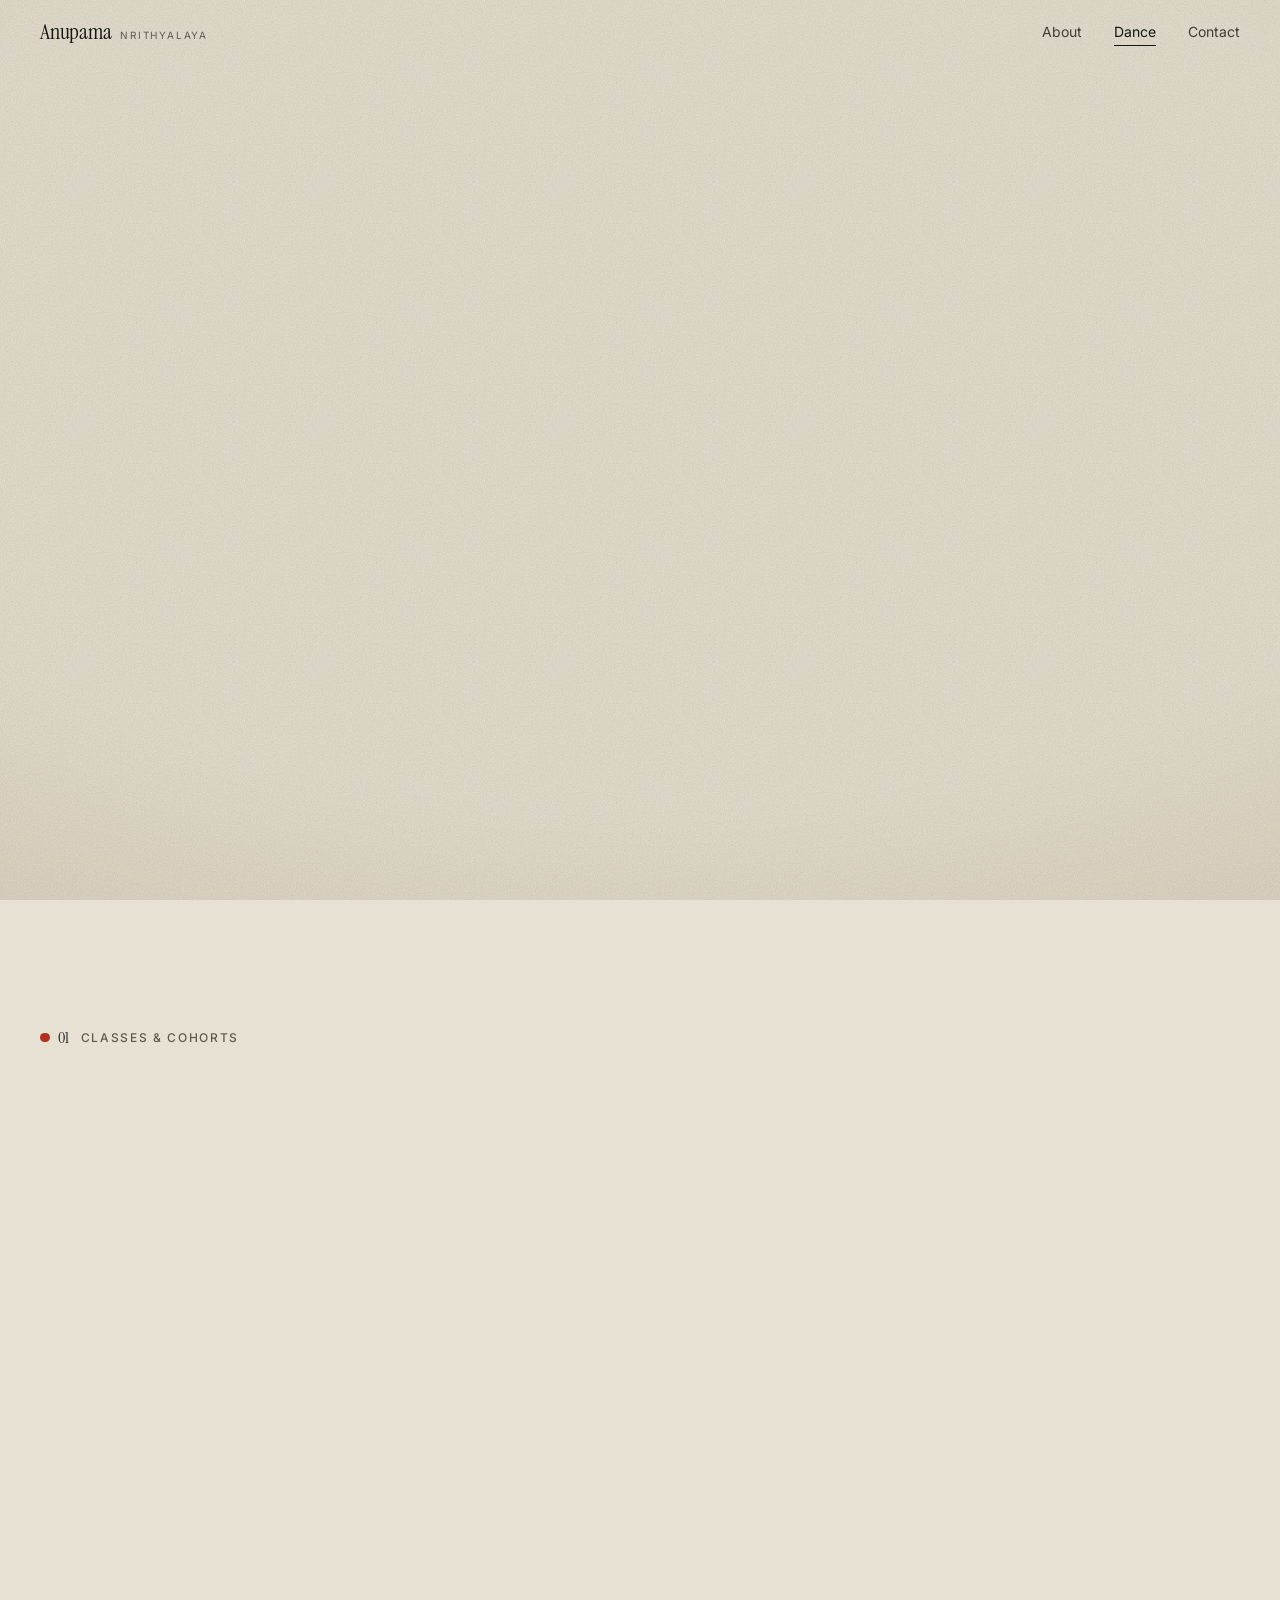
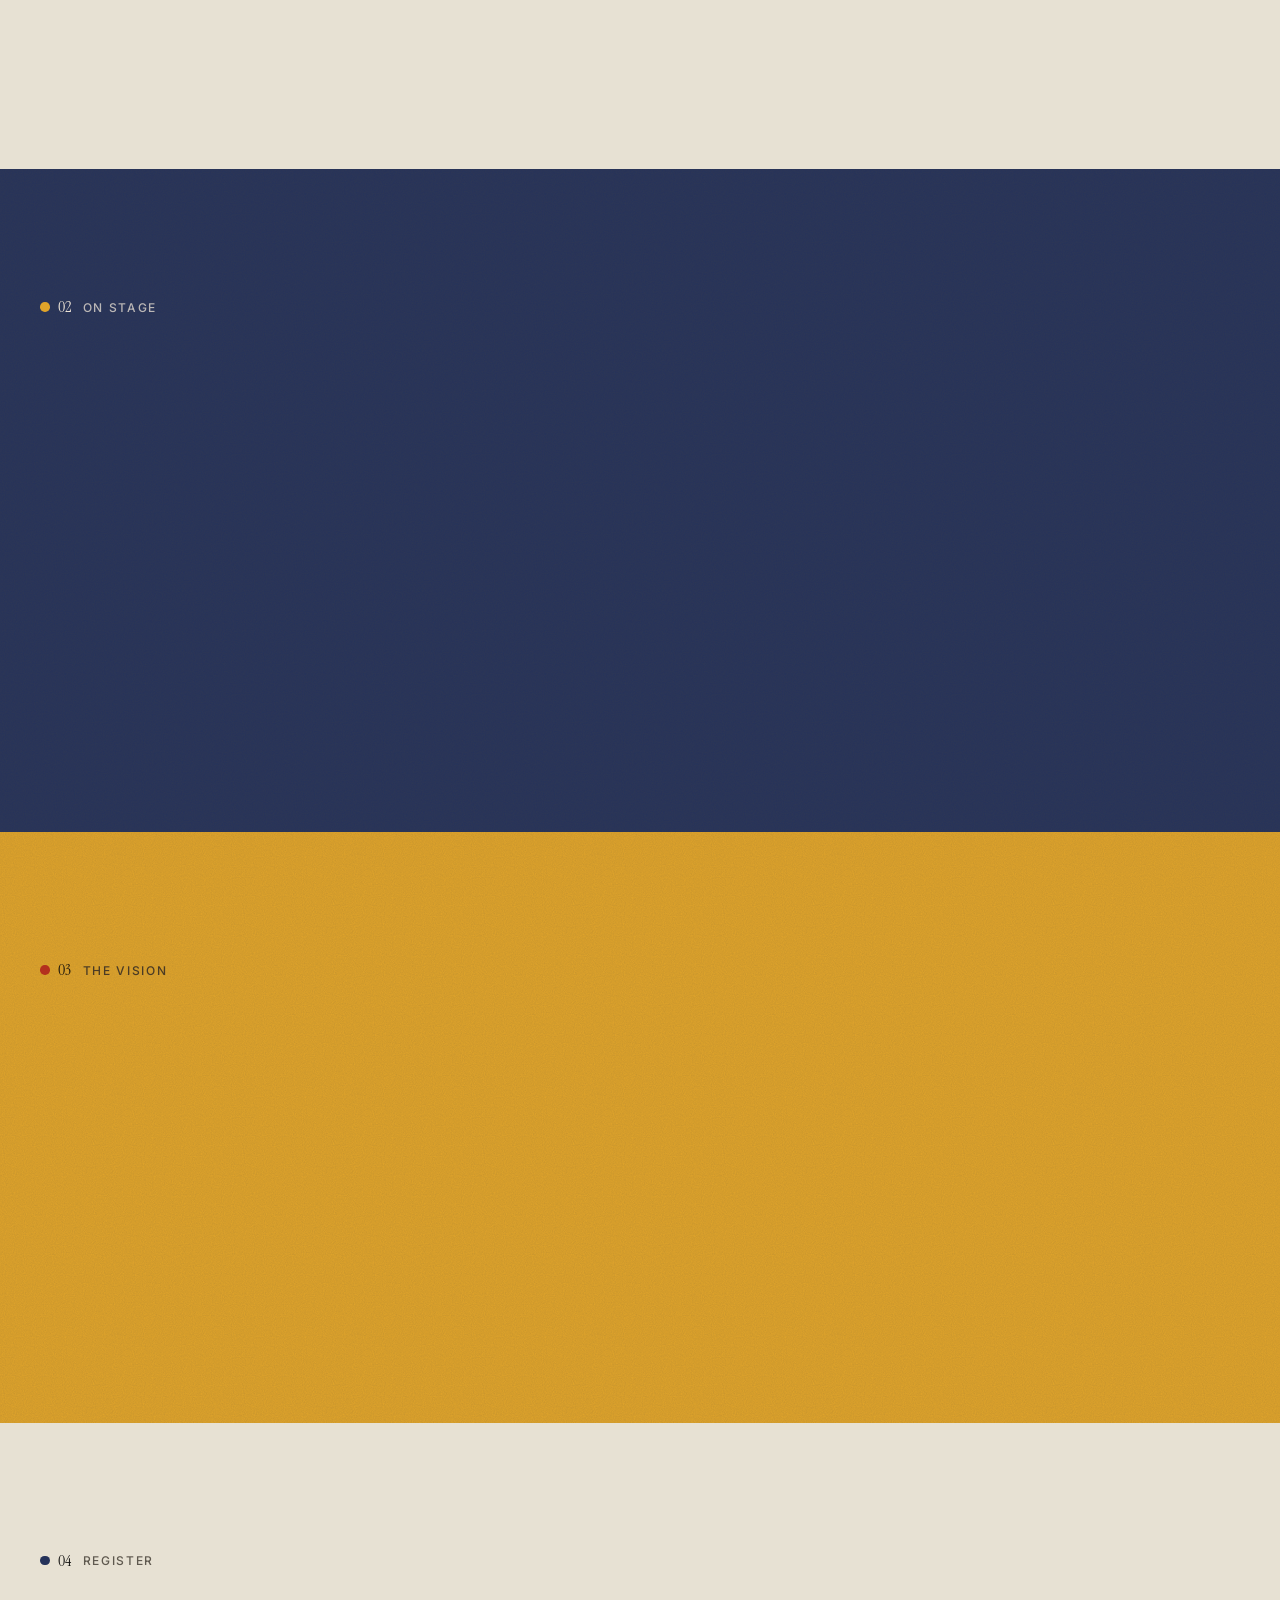
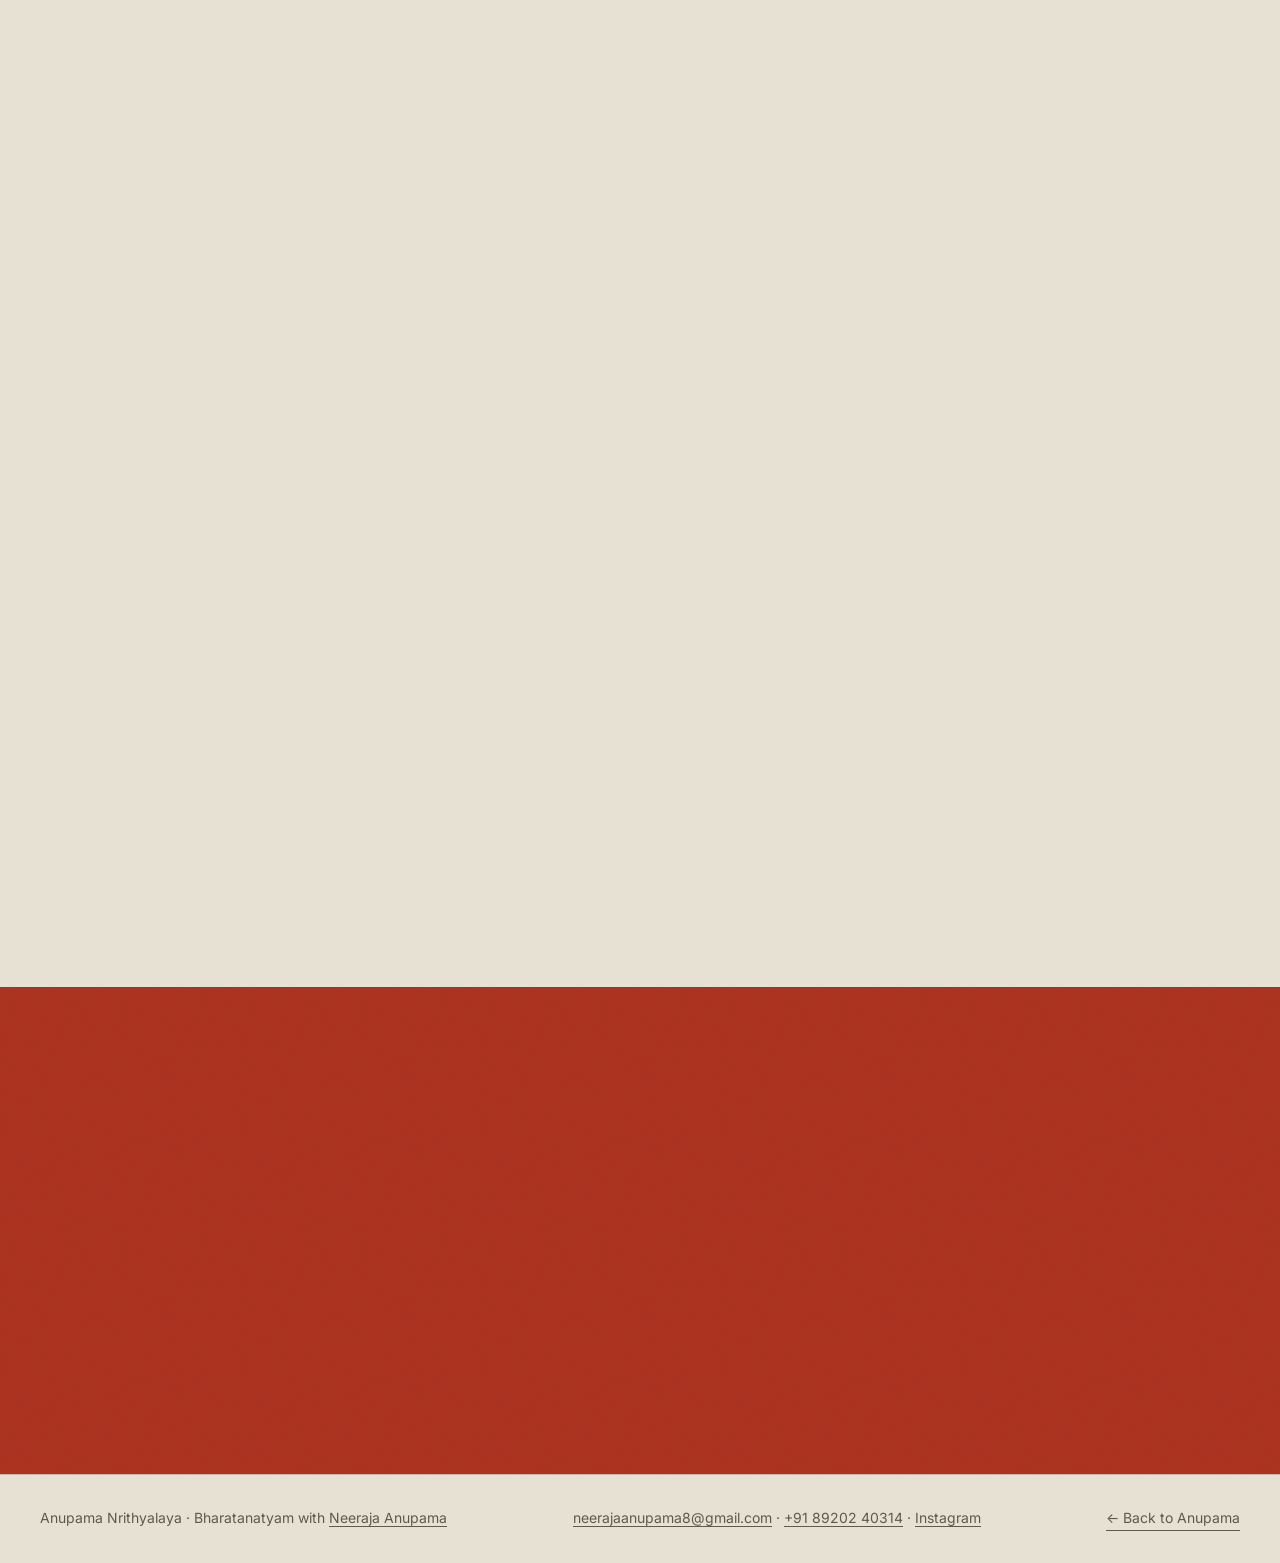
==== dance/index.html @ b3f669c6 "Add Bharatanatyam colour palette: magazine-style colour bands and accents Vermilion, turmeric, peaco" ====
<!DOCTYPE html>
<html lang="en">
<head>
  <meta charset="UTF-8" />
  <meta name="viewport" content="width=device-width, initial-scale=1.0" />
  <title>Anupama Nrithyalaya — Bharatanatyam with Neeraja Anupama</title>
  <meta name="description" content="Anupama Nrithyalaya — small Bharatanatyam classes taught by Neeraja Anupama in Bengaluru. Find your rhythm, discover your expression, and register your interest in a cohort." />
  <meta name="author" content="Neeraja Anupama" />
  <meta name="theme-color" content="#E7E1D3" />
  <meta property="og:title" content="Anupama Nrithyalaya" />
  <meta property="og:description" content="Find your rhythm. Discover your expression. A space to learn, explore, and grow through dance." />
  <meta property="og:type" content="website" />
  <meta property="og:site_name" content="Anupama" />

  <link rel="preconnect" href="https://fonts.googleapis.com">
  <link rel="preconnect" href="https://fonts.gstatic.com" crossorigin>
  <link href="https://fonts.googleapis.com/css2?family=Instrument+Serif:ital@0;1&family=Inter:wght@400;500&display=swap" rel="stylesheet">
  <link rel="stylesheet" href="../assets/css/style.css" />
  <link rel="icon" href="../assets/img/favicon.svg" type="image/svg+xml" />
  <script>document.documentElement.classList.add("js")</script>
</head>
<body>
  <a class="skip" href="#main">Skip to content</a>

  <nav class="nav" id="nav" aria-label="Main">
    <div class="wrap nav-inner">
      <a href="../" class="wordmark" aria-label="Anupama — home">Anupama <small>Nrithyalaya</small></a>
      <div class="nav-links">
        <a href="../#about">About</a>
        <a href="./" aria-current="page">Dance</a>
        <a href="#contact">Contact</a>
      </div>
    </div>
  </nav>

  <main id="main">

    <!-- ============ HERO ============ -->
    <header class="dance-hero" id="top">
      <div class="wrap">
        <h1 class="dance-title">
          <span class="visually-hidden">Anupama Nrithyalaya</span>
          <span aria-hidden="true">
            <span class="l1">Anupama</span>
            <span class="l2"><span class="ch">N</span><span class="ch">r</span><span class="ch">i</span><span class="ch">t</span><span class="ch">h</span><span class="ch">y</span><span class="ch">a</span><span class="ch">l</span><span class="ch">a</span><span class="ch">y</span><span class="ch">a</span></span>
          </span>
        </h1>
        <p class="dance-def label reveal"><span lang="sa">नृत्यालय</span> · nṛtya “dance” + ālaya “home” — <span class="it">a home for dance</span> · Bharatanatyam</p>

        <div class="dance-intro reveal">
          <p class="tag">Find your rhythm.<br /><em>Discover your expression.</em></p>
          <div class="copy">
            <p>A space to learn, explore, and grow through Bharatanatyam.</p>
            <p>Discover our classes and find a cohort that feels right for you.</p>
            <div class="actions">
              <a class="btn btn--solid" href="#classes">Explore classes
                <svg class="arr" viewBox="0 0 24 24" fill="none" stroke="currentColor" stroke-width="1.5" aria-hidden="true"><path d="M12 4v16M6 14l6 6 6-6"/></svg>
              </a>
              <a class="btn" href="#register">Register your interest</a>
            </div>
          </div>
        </div>
      </div>
    </header>

    <!-- ============ CLASSES & COHORTS ============
         Cohorts are managed in assets/js/dance-data.js.
         The markup below is the "opening soon" state shown until a cohort is published. -->
    <section class="section" id="classes" aria-labelledby="classes-title">
      <div class="wrap grid">
        <p class="sec-label label"><span class="num">01</span> Classes &amp; cohorts</p>
        <div class="sec-body">
          <h2 class="display sec-title reveal" id="classes-title">Bharatanatyam, <em>taught with care.</em></h2>
          <p class="prose reveal" style="margin-bottom:var(--s-7)">Anupama Nrithyalaya has recently begun teaching Bharatanatyam in small groups, so every student gets attention and room to find their own way into the form. Current and upcoming cohorts are listed here.</p>

          <ul class="cohorts reveal" id="cohort-list">
            <li class="soon">
              <div>
                <span class="status status--soon">Opening soon</span>
                <h3 style="margin-top:var(--s-4)">The first cohorts are taking shape.</h3>
                <p>Dates, timings and details are being finalised. Register your interest and you’ll hear first when a cohort that suits you opens.</p>
              </div>
              <a class="btn btn--solid" href="#register">Register your interest
                <svg class="arr" viewBox="0 0 24 24" fill="none" stroke="currentColor" stroke-width="1.5" aria-hidden="true"><path d="M4 12h16M14 6l6 6-6 6"/></svg>
              </a>
            </li>
          </ul>
        </div>
      </div>
    </section>

    <!-- ============ ON STAGE ============ -->
    <section class="section band band--indigo" id="stage" aria-labelledby="stage-title">
      <div class="wrap grid">
        <p class="sec-label label"><span class="num">02</span> On stage</p>
        <div class="sec-body">
          <h2 class="display sec-title reveal" id="stage-title">Stories meant to be <em>moved, not written.</em></h2>
          <div class="index reveal">
            <a class="row-link" href="https://www.theticket9.com/event/hridaya-haran-by--neeraja-anupama" target="_blank" rel="noopener"><span><span class="rt">Hridaya Haran</span><span class="rd">Experimental Bharatanatyam — waiting and longing, from a woman’s perspective, for a metaphorical Krishna who promised union. Marghazhi Festival, Bengaluru, December 2025.</span></span><span class="rk">Performance <svg class="arr" viewBox="0 0 24 24" fill="none" stroke="currentColor" stroke-width="1.5" aria-hidden="true"><path d="M7 17L17 7M8 7h9v9"/></svg></span></a>
            <a class="row-link" href="https://www.theticket9.com/event/moham" target="_blank" rel="noopener"><span><span class="rt">Moham</span><span class="rd">Longing, rendered in movement — a performance of feeling and form.</span></span><span class="rk">Performance <svg class="arr" viewBox="0 0 24 24" fill="none" stroke="currentColor" stroke-width="1.5" aria-hidden="true"><path d="M7 17L17 7M8 7h9v9"/></svg></span></a>
          </div>
        </div>
      </div>
    </section>

    <!-- ============ VISION ============ -->
    <section class="section band band--turmeric" id="vision" aria-labelledby="vision-title">
      <div class="wrap grid">
        <p class="sec-label label"><span class="num">03</span> The vision</p>
        <div class="sec-body reveal">
          <h2 class="display vision-quote" id="vision-title">A practice that <span class="it">grows with you.</span></h2>
          <div class="prose vision-copy">
            <p>Anupama Nrithyalaya begins with the simple joy of learning and sharing Bharatanatyam. As the community grows, the vision is to create a welcoming space where more students can learn, practise, and discover their own expression through movement.</p>
          </div>
        </div>
      </div>
    </section>

    <!-- ============ REGISTER ============ -->
    <section class="section" id="register" aria-labelledby="register-title">
      <div class="wrap grid">
        <p class="sec-label label"><span class="num">04</span> Register</p>
        <div class="sec-body">
          <h2 class="display sec-title reveal" id="register-title">Register <em>your interest.</em></h2>
          <p class="prose reveal" style="margin-bottom:var(--s-7)">Tell us a little about the student and the class you’re curious about. This is an enquiry, not a booking — Neeraja will get back to you personally to talk through the right fit.</p>

          <noscript><p class="prose">To enquire, email <a class="link" href="mailto:neerajaanupama8@gmail.com?subject=Anupama%20Dance%20enquiry">neerajaanupama8@gmail.com</a> with the student’s name, age, a contact number, and the class you’re interested in.</p></noscript>

          <form class="form reveal" id="enquiry" novalidate>
            <div class="field">
              <label for="student_name">Student’s name</label>
              <input id="student_name" name="student_name" type="text" autocomplete="name" required aria-describedby="err-student_name" />
              <p class="err" id="err-student_name" aria-live="polite"></p>
            </div>

            <div class="field">
              <label for="age_group">Age group</label>
              <select id="age_group" name="age_group" required aria-describedby="err-age_group">
                <option value="">Choose…</option>
                <option>Under 13</option>
                <option>13–17</option>
                <option>18 and over</option>
              </select>
              <p class="err" id="err-age_group" aria-live="polite"></p>
            </div>

            <div class="field field--full" id="f-guardian" hidden>
              <label for="guardian_name">Parent or guardian’s name</label>
              <input id="guardian_name" name="guardian_name" type="text" aria-describedby="hint-guardian err-guardian_name" />
              <p class="hint" id="hint-guardian">For students under 18, we’ll speak with a parent or guardian.</p>
              <p class="err" id="err-guardian_name" aria-live="polite"></p>
            </div>

            <div class="field">
              <label for="phone">Contact number</label>
              <input id="phone" name="phone" type="tel" autocomplete="tel" inputmode="tel" required aria-describedby="err-phone" />
              <p class="err" id="err-phone" aria-live="polite"></p>
            </div>

            <div class="field">
              <label for="email">Email <span class="opt">(optional)</span></label>
              <input id="email" name="email" type="email" autocomplete="email" aria-describedby="err-email" />
              <p class="err" id="err-email" aria-live="polite"></p>
            </div>

            <div class="field field--full">
              <label for="cohort">Preferred class or cohort</label>
              <select id="cohort" name="cohort" required aria-describedby="err-cohort">
                <option value="">Choose…</option>
                <option value="not-sure" data-after-cohorts>Not sure yet — help me choose</option>
                <option value="future">Keep me posted about upcoming cohorts</option>
              </select>
              <p class="err" id="err-cohort" aria-live="polite"></p>
            </div>

            <div class="field field--full">
              <label for="experience">Previous dance experience <span class="opt">(optional)</span></label>
              <select id="experience" name="experience">
                <option value="">Choose…</option>
                <option>None — completely new</option>
                <option>A little</option>
                <option>Some formal training</option>
                <option>Experienced</option>
              </select>
            </div>

            <div class="field field--full">
              <label for="message">Anything else? <span class="opt">(optional)</span></label>
              <textarea id="message" name="message" rows="3" maxlength="1500"></textarea>
            </div>

            <div class="hp" aria-hidden="true">
              <label for="_gotcha">Leave this empty</label>
              <input id="_gotcha" name="_gotcha" type="text" tabindex="-1" autocomplete="off" />
            </div>

            <div class="field field--full">
              <label class="check">
                <input type="checkbox" name="consent" value="yes" required aria-describedby="err-consent" />
                <span>I agree to be contacted about this enquiry. These details are used only to reply and are never shared.</span>
              </label>
              <p class="err" id="err-consent" aria-live="polite"></p>
            </div>

            <p class="form-status" id="form-status" role="status" aria-live="polite"></p>

            <div class="form-foot">
              <button class="btn btn--solid" type="submit">
                <span class="lbl">Send enquiry</span>
                <span class="spinner" aria-hidden="true"></span>
              </button>
              <p class="small" id="form-mode-note">No payment is taken and no seat is confirmed until we’ve spoken.</p>
            </div>
          </form>

          <div class="thanks" id="thanks" tabindex="-1" hidden>
            <span class="status status--open">Enquiry received</span>
            <h3 style="margin-top:var(--s-4)">Thank you — we’ve got it.</h3>
            <p>Your enquiry has reached Anupama Nrithyalaya. Neeraja will follow up personally on the number or email you shared. No payment is needed and no seat is confirmed until you’ve spoken.</p>
          </div>
        </div>
      </div>
    </section>

    <!-- ============ CLOSING ============ -->
    <section class="section band band--vermilion closing" aria-labelledby="closing-title">
      <div class="wrap reveal">
        <h2 class="display" id="closing-title">Ready to <em>begin?</em></h2>
        <p>Explore the current cohorts or get in touch to find the right class.</p>
        <div class="actions">
          <a class="btn btn--solid" href="#classes">Find your cohort
            <svg class="arr" viewBox="0 0 24 24" fill="none" stroke="currentColor" stroke-width="1.5" aria-hidden="true"><path d="M4 12h16M14 6l6 6-6 6"/></svg>
          </a>
        </div>
      </div>
    </section>
  </main>

  <footer class="footer" id="contact">
    <div class="wrap">
      <span>Anupama Nrithyalaya · Bharatanatyam with <a class="link" href="../">Neeraja Anupama</a></span>
      <span>
        <a class="link" href="mailto:neerajaanupama8@gmail.com">neerajaanupama8@gmail.com</a> ·
        <a class="link" href="tel:+918920240314">+91 89202 40314</a> ·
        <a class="link" href="https://www.instagram.com/neeraja_anupama/" target="_blank" rel="noopener">Instagram</a>
      </span>
      <a class="link" href="../">← Back to Anupama</a>
    </div>
  </footer>

  <script src="../assets/js/script.js"></script>
  <script src="../assets/js/dance-data.js"></script>
  <script src="../assets/js/dance.js"></script>
</body>
</html>
---- assets/css/style.css ----
/* ============================================================
   Anupama — shared design system
   Used by the personal site (/) and Anupama Dance (/dance/).
   Colours, type and spacing are defined once here in :root.
   ============================================================ */

:root {
  /* Colour — aged newsprint, printer's ink, one vermilion accent */
  --paper:   #E7E1D3;
  --paper-2: #DAD2C0;
  --ink:     #161513;
  --ink-2:   #403C35;
  --ink-3:   #5F594F;
  --line:    rgba(22, 21, 19, .18);
  --line-2:  rgba(22, 21, 19, .36);
  --accent:  #A02A1E;          /* vermilion — marks & states */

  /* Flavours — a Bharatanatyam palette for colour bands & details */
  --vermilion: #B3301E;        /* kumkum */
  --turmeric:  #E0A42A;        /* haldi */
  --peacock:   #1E5A55;        /* temple-silk green */
  --indigo:    #25325A;
  --light:     #F4EADB;        /* text on dark bands */
  --grain: url("data:image/svg+xml,%3Csvg xmlns='http://www.w3.org/2000/svg' width='240' height='240'%3E%3Cfilter id='n'%3E%3CfeTurbulence type='fractalNoise' baseFrequency='.9' numOctaves='3' stitchTiles='stitch'/%3E%3CfeColorMatrix values='0 0 0 0 .09 0 0 0 0 .07 0 0 0 0 .04 0 0 0 .6 0'/%3E%3C/filter%3E%3Crect width='100%25' height='100%25' filter='url(%23n)' opacity='.28'/%3E%3C/svg%3E");
  --ok:      #3F5E45;
  --err:     #9B2F22;

  /* Type */
  --serif: "Instrument Serif", "Iowan Old Style", "Palatino Linotype", Georgia, serif;
  --sans:  "Inter", ui-sans-serif, system-ui, -apple-system, "Segoe UI", sans-serif;

  --t-xs:   .75rem;
  --t-sm:   .875rem;
  --t-base: 1rem;
  --t-md:   clamp(1.125rem, 1rem + .4vw, 1.3rem);
  --t-lg:   clamp(1.5rem, 1.2rem + 1.2vw, 2.25rem);
  --t-xl:   clamp(2.25rem, 1.6rem + 3vw, 4.5rem);
  --t-2xl:  clamp(3rem, 2rem + 6vw, 7.5rem);

  /* Space — one scale, used everywhere */
  --s-1: .25rem;  --s-2: .5rem;  --s-3: .75rem; --s-4: 1rem;
  --s-5: 1.5rem;  --s-6: 2rem;   --s-7: 3rem;   --s-8: 4.5rem;
  --s-9: clamp(4.5rem, 3rem + 6vw, 9rem);

  --gutter: clamp(1rem, .5rem + 2.5vw, 2.5rem);
  --max: 1320px;
  --measure: 36rem;

  /* Motion — one easing, three durations */
  --ease: cubic-bezier(.2, .7, .1, 1);
  --d-1: 180ms;
  --d-2: 420ms;
  --d-3: 900ms;
}

/* ---------- Reset ---------- */
*, *::before, *::after { box-sizing: border-box; }
html { -webkit-text-size-adjust: 100%; scroll-padding-top: 5rem; }
body {
  margin: 0;
  background: var(--paper);
  color: var(--ink);
  font-family: var(--sans);
  font-size: var(--t-base);
  line-height: 1.6;
  -webkit-font-smoothing: antialiased;
  text-rendering: optimizeLegibility;
  overflow-x: clip;
  position: relative;
  z-index: 0;
}
/* Newsprint: fine paper grain + faint age at the edges. Sits under all content. */
body::before {
  content: "";
  position: fixed; inset: 0; z-index: -1;
  pointer-events: none;
  background:
    radial-gradient(ellipse 120% 90% at 50% 40%, transparent 55%, rgba(110, 84, 40, .14) 100%),
    var(--grain);
}
img { display: block; max-width: 100%; height: auto; }
a { color: inherit; text-decoration: none; }
button, input, select, textarea { font: inherit; color: inherit; }
h1, h2, h3, h4, p, ul, ol, dl, dd, figure, blockquote { margin: 0; }
ul, ol { padding: 0; list-style: none; }
::selection { background: var(--ink); color: var(--paper); }

:focus-visible {
  outline: 2px solid var(--accent);
  outline-offset: 3px;
  border-radius: 2px;
}

.visually-hidden {
  position: absolute !important;
  width: 1px; height: 1px;
  padding: 0; margin: -1px;
  overflow: hidden; clip: rect(0 0 0 0);
  white-space: nowrap; border: 0;
}
.skip {
  position: absolute; left: var(--gutter); top: -3rem; z-index: 100;
  background: var(--ink); color: var(--paper);
  padding: var(--s-2) var(--s-4); font-size: var(--t-sm);
}
.skip:focus { top: var(--s-3); }

.wrap {
  width: 100%;
  max-width: var(--max);
  margin-inline: auto;
  padding-inline: var(--gutter);
}

/* ---------- Type primitives ---------- */
.label {
  font-family: var(--sans);
  font-size: var(--t-xs);
  font-weight: 500;
  letter-spacing: .14em;
  text-transform: uppercase;
  color: var(--ink-3);
}
.display {
  font-family: var(--serif);
  font-weight: 400;
  line-height: 1;
  letter-spacing: -.015em;
}
.lead {
  font-family: var(--serif);
  font-size: var(--t-lg);
  line-height: 1.25;
  letter-spacing: -.005em;
}
.prose { max-width: var(--measure); color: var(--ink-2); }
.prose p + p { margin-top: var(--s-4); }
.prose strong { color: var(--ink); font-weight: 500; }
em, .it { font-family: var(--serif); font-style: italic; font-size: 1.08em; }

/* ---------- Links & buttons ---------- */
.link {
  background-image: linear-gradient(currentColor, currentColor);
  background-size: 100% 1px;
  background-position: 0 100%;
  background-repeat: no-repeat;
  transition: background-size var(--d-2) var(--ease);
  padding-bottom: 1px;
}
.link:hover { background-size: 0 1px; background-position: 100% 100%; }

.btn {
  display: inline-flex; align-items: center; gap: var(--s-3);
  min-height: 3rem;
  padding: 0 var(--s-5);
  border: 1px solid var(--ink);
  border-radius: 999px;
  font-size: var(--t-sm);
  font-weight: 500;
  letter-spacing: .01em;
  white-space: nowrap;
  background: transparent;
  cursor: pointer;
  transition: background-color var(--d-1) var(--ease), color var(--d-1) var(--ease), border-color var(--d-1) var(--ease);
}
.btn:hover { background: var(--ink); color: var(--paper); }
.btn--solid { background: var(--ink); color: var(--paper); }
.btn--solid:hover { background: var(--accent); border-color: var(--accent); }
.btn[disabled], .btn[aria-disabled="true"] { opacity: .5; cursor: progress; }
.btn .arr { transition: transform var(--d-2) var(--ease); }
.btn:hover .arr, .row-link:hover .arr { transform: translateX(4px); }
.arr { width: 1em; height: 1em; flex: none; }

/* ---------- Navigation ---------- */
.nav {
  position: fixed; inset: 0 0 auto 0; z-index: 50;
  transition: background-color var(--d-2) var(--ease), border-color var(--d-2) var(--ease);
  border-bottom: 1px solid transparent;
}
.nav.is-scrolled {
  background: color-mix(in srgb, var(--paper) 92%, transparent);
  border-bottom-color: var(--line);
  -webkit-backdrop-filter: saturate(1.2) blur(10px);
  backdrop-filter: saturate(1.2) blur(10px);
}
.nav-inner {
  display: flex; align-items: center; justify-content: space-between; gap: var(--s-4);
  height: 4rem;
}
.wordmark {
  font-family: var(--serif);
  font-size: 1.375rem;
  line-height: 1;
  letter-spacing: -.01em;
  display: inline-flex; align-items: baseline; gap: .4em;
}
.wordmark small {
  font-family: var(--sans);
  font-size: .625rem;
  letter-spacing: .18em;
  text-transform: uppercase;
  color: var(--ink-3);
}
.nav-links { display: flex; gap: clamp(.9rem, .4rem + 2vw, 2.25rem); }
.nav-links a {
  position: relative;
  font-size: var(--t-sm);
  padding: var(--s-3) 0;
  color: var(--ink-2);
  transition: color var(--d-1) var(--ease);
}
.nav-links a::after {
  content: ""; position: absolute; left: 0; right: 0; bottom: .55rem;
  height: 1px; background: currentColor;
  transform: scaleX(0); transform-origin: right;
  transition: transform var(--d-2) var(--ease);
}
.nav-links a:hover, .nav-links a[aria-current] { color: var(--ink); }
.nav-links a:hover::after, .nav-links a[aria-current]::after { transform: scaleX(1); transform-origin: left; }

/* ---------- Sections ---------- */
.section { padding-block: var(--s-9); }
.section + .section { border-top: 1px solid var(--line); }
.grid {
  display: grid;
  grid-template-columns: repeat(12, minmax(0, 1fr));
  column-gap: var(--gutter);
  row-gap: var(--s-6);
}
.sec-label { grid-column: 1 / span 3; display: flex; gap: var(--s-3); align-items: baseline; }
.sec-label .num { font-family: var(--serif); font-size: 1rem; color: var(--ink); letter-spacing: 0; text-transform: none; }
.sec-body { grid-column: 4 / -1; }
.sec-title { font-size: var(--t-xl); margin-bottom: var(--s-6); max-width: 18ch; }
.sec-title em { font-size: 1em; }

@media (max-width: 860px) {
  .sec-label, .sec-body { grid-column: 1 / -1; }
}

/* ---------- Reveal on scroll (only once JS has run) ---------- */
.js .reveal {
  opacity: 0;
  transform: translateY(18px);
  transition: opacity var(--d-3) var(--ease), transform var(--d-3) var(--ease);
}
.js .reveal.in { opacity: 1; transform: none; }

/* ============================================================
   HOME — Hero: "Anupama, defined"
   ============================================================ */
.hero {
  min-height: 100svh;
  display: flex; flex-direction: column;
  padding-top: 5.5rem;
  padding-bottom: var(--s-6);
}
.hero .wrap { flex: 1; display: flex; flex-direction: column; }
.hero-top {
  display: flex; justify-content: space-between; gap: var(--s-4);
  padding-bottom: var(--s-4);
  border-bottom: 3px double var(--ink);   /* newspaper masthead rule */
}
.hero-stage { flex: 1; display: flex; flex-direction: column; justify-content: center; padding-block: var(--s-7); }

.name {
  font-family: var(--serif);
  font-weight: 400;
  font-size: clamp(4.5rem, 25.5vw, 25rem);
  line-height: .82;
  letter-spacing: -.035em;
  margin-left: -.04em;
  white-space: nowrap;
  cursor: default;
  -webkit-tap-highlight-color: transparent;
  user-select: none;
  transition: letter-spacing var(--d-3) var(--ease);
}
.name .ch {
  display: inline-block;
  transition: transform var(--d-3) var(--ease);
}
/* Mask so letters rise from a baseline during the reveal */
.name .mask { display: inline-block; overflow: hidden; padding: .06em .02em .12em; margin: -.06em -.02em -.12em; vertical-align: top; }

/* Interaction — the name loosens and finds its own form */
.name.is-shifted { letter-spacing: .015em; }
.name.is-shifted .ch:nth-child(even) .g { font-style: italic; }
.name.is-shifted .ch:nth-child(odd)  { transform: translateY(-.03em); }
.name.is-shifted .ch:nth-child(even) { transform: translateY(.03em); }

.def {
  display: grid;
  grid-template-columns: repeat(12, minmax(0, 1fr));
  column-gap: var(--gutter);
  row-gap: var(--s-5);
  margin-top: var(--s-7);
  align-items: end;
}
.def-pron { grid-column: 1 / span 4; color: var(--ink-2); font-size: var(--t-sm); line-height: 1.7; }
.def-pron .ipa { font-family: var(--serif); font-size: 1.25rem; color: var(--ink); letter-spacing: .02em; }
.def-pron .dev { font-family: var(--serif); }
.def-sense { grid-column: 5 / span 5; }
.def-sense .n { font-family: var(--serif); font-size: 1rem; color: var(--ink-3); margin-right: .5rem; vertical-align: .9em; }
.def-word {
  font-family: var(--serif);
  font-style: italic;
  font-size: clamp(2.5rem, 1.6rem + 4vw, 5.5rem);
  line-height: 1;
  letter-spacing: -.01em;
  color: var(--accent);
}
.def-gloss { margin-top: var(--s-3); color: var(--ink-2); max-width: 30ch; }
.def-tag { grid-column: 10 / -1; font-family: var(--serif); font-size: var(--t-md); line-height: 1.35; text-align: right; }

.hero-foot { display: flex; justify-content: space-between; align-items: center; gap: var(--s-4); }
.scroll-cue {
  display: inline-flex; align-items: center; gap: var(--s-3);
  font-size: var(--t-sm); color: var(--ink-2);
  padding: var(--s-3) 0;
}
.scroll-cue .line { width: 2.5rem; height: 1px; background: currentColor; transform-origin: left; transition: transform var(--d-2) var(--ease); }
.scroll-cue:hover { color: var(--ink); }
.scroll-cue:hover .line { transform: scaleX(1.5); }

@media (max-width: 860px) {
  .def-pron, .def-sense, .def-tag { grid-column: 1 / -1; }
  .def-tag { text-align: left; }
  .def { margin-top: var(--s-6); }
}

/* Hero intro sequence */
.js .hero .seq { opacity: 0; transform: translateY(10px); transition: opacity var(--d-3) var(--ease), transform var(--d-3) var(--ease); }
.js .name .g { display: inline-block; transform: translateY(105%); transition: transform 1100ms var(--ease); }
.is-ready .name .g { transform: none; }
.is-ready .hero .seq { opacity: 1; transform: none; }

/* ============================================================
   HOME — About
   ============================================================ */
.about-lead { font-size: var(--t-xl); line-height: 1.05; letter-spacing: -.02em; margin-bottom: var(--s-7); max-width: 16ch; }
.about-cols { display: grid; grid-template-columns: minmax(0, 1.4fr) minmax(0, 1fr); gap: var(--s-8); align-items: start; }
.about-sign { margin-top: var(--s-6); font-family: var(--serif); font-size: var(--t-lg); line-height: 1.2; color: var(--ink); }
.facts { border-top: 1px solid var(--line); }
.facts div { display: grid; grid-template-columns: 7rem 1fr; gap: var(--s-4); padding: var(--s-4) 0; border-bottom: 1px solid var(--line); font-size: var(--t-sm); }
.facts dt { color: var(--ink-3); }
.facts dd { color: var(--ink); }
.portrait { aspect-ratio: 4 / 5; object-fit: cover; width: 100%; filter: grayscale(.15); }
@media (max-width: 860px) { .about-cols { grid-template-columns: 1fr; gap: var(--s-7); } }

/* ============================================================
   Dance teaser (home)
   ============================================================ */
.teaser { display: block; }
.teaser-title { font-size: var(--t-2xl); line-height: .9; letter-spacing: -.03em; }
.teaser-title .it { font-size: 1em; }
.teaser-row { display: flex; flex-wrap: wrap; justify-content: space-between; align-items: end; gap: var(--s-6); margin-top: var(--s-6); }
.teaser-row p { max-width: 34rem; color: var(--ink-2); }

/* ============================================================
   Index lists (writing, films, stage)
   ============================================================ */
.index { border-top: 1px solid var(--line); }
.row-link {
  display: grid;
  grid-template-columns: minmax(0, 1fr) auto;
  gap: var(--s-4);
  align-items: baseline;
  padding: var(--s-5) 0;
  border-bottom: 1px solid var(--line);
  transition: padding var(--d-2) var(--ease), color var(--d-1) var(--ease);
}
.row-link .rt { font-family: var(--serif); font-size: var(--t-lg); line-height: 1.15; display: block; }
.row-link .rd { display: block; margin-top: var(--s-1); color: var(--ink-3); font-size: var(--t-sm); }
.row-link .rk { display: inline-flex; gap: var(--s-2); align-items: center; font-size: var(--t-xs); letter-spacing: .12em; text-transform: uppercase; color: var(--ink-3); white-space: nowrap; }
.row-link:hover { padding-left: var(--s-3); }
.row-link:hover .rk { color: var(--ink); }
.row-link--feature .rt { font-size: var(--t-xl); line-height: 1; letter-spacing: -.02em; }
.row-link--feature .quote { display: block; margin-top: var(--s-4); font-family: var(--serif); font-style: italic; font-size: var(--t-md); color: var(--ink-2); max-width: 40ch; }

/* ============================================================
   Work — covers
   ============================================================ */
.caps { display: flex; flex-wrap: wrap; gap: var(--s-2) var(--s-5); margin-bottom: var(--s-7); color: var(--ink-2); font-size: var(--t-sm); }
.covers { display: grid; grid-template-columns: repeat(3, minmax(0, 1fr)); gap: var(--s-6) var(--gutter); }
.cover { display: flex; flex-direction: column; width: 100%; padding: 0; border: 0; background: none; text-align: left; cursor: zoom-in; }
.cover .frame { overflow: hidden; background: var(--paper-2); aspect-ratio: 3 / 4; }
.cover img { width: 100%; height: 100%; object-fit: cover; transition: transform 1.2s var(--ease); }
.cover:hover img { transform: scale(1.03); }
.cover .k { display: block; margin-top: var(--s-3); }
.cover .t { display: block; font-family: var(--serif); font-size: 1.25rem; line-height: 1.2; margin-top: var(--s-1); }
@media (max-width: 860px) { .covers { grid-template-columns: repeat(2, minmax(0, 1fr)); } }
.sub-head { display: flex; justify-content: space-between; align-items: baseline; gap: var(--s-4); margin: var(--s-8) 0 var(--s-4); }
.sub-head h3 { font-family: var(--serif); font-weight: 400; font-size: var(--t-lg); }
.note { margin-top: var(--s-5); font-size: var(--t-sm); color: var(--ink-3); }

/* ---------- Lightbox ---------- */
.lightbox { border: 0; padding: 0; max-width: none; max-height: none; width: 100%; height: 100%; background: transparent; }
.lightbox::backdrop { background: rgba(20, 19, 17, .9); }
.lightbox[open] { display: flex; flex-direction: column; align-items: center; justify-content: center; gap: var(--s-4); padding: var(--s-7) var(--gutter); }
.lightbox img { max-height: 80vh; max-width: min(100%, 900px); width: auto; object-fit: contain; }
.lightbox p { color: #EDE6D8; font-size: var(--t-sm); text-align: center; }
.lightbox button {
  position: absolute; top: var(--s-4); right: var(--gutter);
  color: #EDE6D8; background: none; border: 1px solid rgba(237, 230, 216, .4);
  border-radius: 999px; min-height: 2.75rem; padding: 0 var(--s-4); cursor: pointer; font-size: var(--t-sm);
}

/* ---------- Interlude ---------- */
.interlude { text-align: center; }
.interlude blockquote { font-family: var(--serif); font-size: var(--t-xl); line-height: 1.1; letter-spacing: -.015em; max-width: 22ch; margin-inline: auto; }
.interlude cite { display: block; margin-top: var(--s-5); font-style: normal; }

/* ============================================================
   Contact & footer
   ============================================================ */
.contact-title { font-size: var(--t-2xl); line-height: .92; letter-spacing: -.03em; }
.contact-title .it { font-size: 1em; }
.contact-mail { display: inline-block; margin-top: var(--s-6); font-family: var(--serif); font-size: var(--t-lg); }
.contact-list { display: flex; flex-wrap: wrap; gap: var(--s-3) var(--s-6); margin-top: var(--s-6); font-size: var(--t-sm); }
.footer { border-top: 1px solid var(--line); padding-block: var(--s-6); font-size: var(--t-sm); color: var(--ink-3); }
.footer .wrap { display: flex; flex-wrap: wrap; justify-content: space-between; gap: var(--s-3) var(--s-6); }
.footer a:hover { color: var(--ink); }

/* ============================================================
   DANCE
   ============================================================ */
.dance-hero { min-height: 100svh; display: flex; flex-direction: column; padding-top: 5.5rem; padding-bottom: var(--s-7); }
.dance-hero .wrap { flex: 1; display: flex; flex-direction: column; justify-content: space-between; gap: var(--s-7); }
.dance-title {
  font-family: var(--serif); font-weight: 400;
  font-size: clamp(3.25rem, 14vw, 14rem);
  line-height: .8; letter-spacing: -.035em;
  margin-top: var(--s-7);
}
.dance-title .l1 { display: block; }
.dance-title .l2 { display: block; font-style: italic; padding-left: 9vw; white-space: nowrap; color: var(--accent); }
.dance-def { margin-top: var(--s-5); padding-top: var(--s-4); border-top: 3px double var(--ink); text-transform: none; letter-spacing: .04em; font-size: var(--t-sm); }
.dance-def [lang="sa"] { font-family: var(--serif); font-size: 1.15em; color: var(--ink); }
/* The word "Dance" sits on a rhythm of baselines */
.dance-title .l2 .ch { display: inline-block; transition: transform var(--d-3) var(--ease); }
.dance-title .l2 .ch:nth-child(even) { transform: translateY(.07em); }
.dance-title:hover .l2 .ch:nth-child(even) { transform: translateY(-.03em); }
.dance-title:hover .l2 .ch:nth-child(odd)  { transform: translateY(.05em); }
.js .dance-title .ch, .js .dance-title .l1 { opacity: 0; translate: 0 .25em; transition: opacity var(--d-3) var(--ease), translate var(--d-3) var(--ease), transform var(--d-3) var(--ease); }
.is-ready .dance-title .ch, .is-ready .dance-title .l1 { opacity: 1; translate: 0 0; }

.dance-intro { display: grid; grid-template-columns: repeat(12, minmax(0, 1fr)); column-gap: var(--gutter); row-gap: var(--s-5); align-items: end; }
.dance-intro .tag { grid-column: 1 / span 6; font-family: var(--serif); font-size: var(--t-xl); line-height: 1.02; letter-spacing: -.02em; }
.dance-intro .copy { grid-column: 8 / -1; color: var(--ink-2); }
.dance-intro .copy p + p { margin-top: var(--s-3); }
.actions { display: flex; flex-wrap: wrap; gap: var(--s-3); margin-top: var(--s-5); }
@media (max-width: 860px) {
  .dance-intro .tag, .dance-intro .copy { grid-column: 1 / -1; }
  .dance-title { font-size: clamp(3rem, 15.5vw, 14rem); }
  .dance-title .l2 { padding-left: 0; }
}

/* ---------- Cohorts ---------- */
.cohorts { border-top: 1px solid var(--ink); }
.cohort {
  display: grid;
  grid-template-columns: minmax(0, 5fr) minmax(0, 4fr) minmax(0, 3fr);
  gap: var(--s-5) var(--gutter);
  padding: var(--s-6) 0;
  border-bottom: 1px solid var(--line);
}
.cohort h3 { font-family: var(--serif); font-weight: 400; font-size: var(--t-lg); line-height: 1.1; }
.cohort .style { margin-bottom: var(--s-2); }
.cohort .desc { margin-top: var(--s-3); color: var(--ink-2); max-width: 40ch; }
.cohort dl { display: grid; grid-template-columns: auto 1fr; gap: var(--s-2) var(--s-4); font-size: var(--t-sm); align-content: start; }
.cohort dt { color: var(--ink-3); }
.cohort .act { display: flex; flex-direction: column; align-items: flex-start; gap: var(--s-4); }
.status { display: inline-flex; align-items: center; gap: var(--s-2); font-size: var(--t-xs); letter-spacing: .12em; text-transform: uppercase; }
.status::before { content: ""; width: 7px; height: 7px; border-radius: 50%; background: currentColor; }
.status--open { color: var(--ok); }
.status--soon { color: var(--accent); }
.status--full { color: var(--ink-3); }
@media (max-width: 860px) { .cohort { grid-template-columns: 1fr; } }

.soon {
  display: grid; grid-template-columns: minmax(0, 1fr) auto; gap: var(--s-6); align-items: end;
  padding: var(--s-7) 0; border-bottom: 1px solid var(--line);
}
.soon h3 { font-family: var(--serif); font-weight: 400; font-size: var(--t-xl); line-height: 1; letter-spacing: -.02em; }
.soon p { margin-top: var(--s-4); color: var(--ink-2); max-width: 38rem; }
@media (max-width: 860px) { .soon { grid-template-columns: 1fr; } }

/* ---------- Vision ---------- */
.vision-quote { font-family: var(--serif); font-size: var(--t-2xl); line-height: .95; letter-spacing: -.03em; max-width: 12ch; }
.vision-quote .it { font-size: 1em; }
.vision-copy { margin-top: var(--s-6); }

/* ---------- Form ---------- */
.form { display: grid; grid-template-columns: repeat(2, minmax(0, 1fr)); gap: var(--s-3) var(--gutter); max-width: 52rem; }
.field { display: flex; flex-direction: column; gap: var(--s-2); }
.field--full { grid-column: 1 / -1; }
.field label, .field legend { font-size: var(--t-sm); font-weight: 500; color: var(--ink); }
.field .opt { font-weight: 400; color: var(--ink-3); }
.field .hint { font-size: var(--t-xs); color: var(--ink-3); }
.field input, .field select, .field textarea {
  width: 100%;
  min-height: 3rem;
  padding: var(--s-3) 0;
  background: transparent;
  border: 0;
  border-bottom: 1px solid var(--line-2);
  border-radius: 0;
  font-size: 1rem;
  transition: border-color var(--d-1) var(--ease);
  -webkit-appearance: none; appearance: none;
}
.field select {
  background-image: url("data:image/svg+xml,%3Csvg xmlns='http://www.w3.org/2000/svg' viewBox='0 0 24 24' fill='none' stroke='%231D1C1A' stroke-width='1.5'%3E%3Cpath d='M6 9l6 6 6-6'/%3E%3C/svg%3E");
  background-repeat: no-repeat; background-position: right center; background-size: 1.1rem;
  padding-right: 1.75rem;
}
.field textarea { min-height: 6rem; resize: vertical; }
.field input:hover, .field select:hover, .field textarea:hover { border-bottom-color: var(--ink-2); }
.field input:focus, .field select:focus, .field textarea:focus { outline: none; border-bottom-color: var(--ink); box-shadow: 0 1px 0 0 var(--ink); }
.field [aria-invalid="true"] { border-bottom-color: var(--err); box-shadow: 0 1px 0 0 var(--err); }
.field .err { font-size: var(--t-xs); line-height: 1.4; color: var(--err); min-height: 1.4em; margin-top: calc(var(--s-1) * -1); }  /* space reserved so the form never jumps */
.field[hidden] { display: none; }
.check { display: grid; grid-template-columns: auto 1fr; gap: var(--s-3); align-items: start; font-size: var(--t-sm); color: var(--ink-2); cursor: pointer; }
.check input {
  -webkit-appearance: none; appearance: none;
  width: 1.25rem; height: 1.25rem; margin: .15rem 0 0;
  min-height: 0; padding: 0; box-shadow: none;
  border: 1px solid var(--ink-2); border-radius: 3px; background: transparent; cursor: pointer;
  display: grid; place-content: center;
}
.check input::after { content: ""; width: .65rem; height: .65rem; background: var(--ink); clip-path: polygon(14% 44%, 0 65%, 50% 100%, 100% 16%, 80% 0, 43% 62%); transform: scale(0); transition: transform var(--d-1) var(--ease); }
.check input:checked::after { transform: scale(1); }
.check input[aria-invalid="true"] { border-color: var(--err); }
.hp { position: absolute; left: -10000px; width: 1px; height: 1px; overflow: hidden; }
.form-foot { grid-column: 1 / -1; display: flex; flex-wrap: wrap; align-items: center; gap: var(--s-4) var(--s-6); margin-top: var(--s-3); }
.form-foot .small { font-size: var(--t-xs); color: var(--ink-3); max-width: 32rem; }
.form-status { grid-column: 1 / -1; font-size: var(--t-sm); }
.form-status:empty { display: none; }
.form-status.is-error { color: var(--err); }
.spinner { width: 1rem; height: 1rem; border: 1.5px solid currentColor; border-right-color: transparent; border-radius: 50%; animation: spin .8s linear infinite; display: none; }
.is-sending .spinner { display: inline-block; }
@keyframes spin { to { transform: rotate(360deg); } }
@media (max-width: 640px) { .form { grid-template-columns: 1fr; } }

.thanks { max-width: 40rem; padding: var(--s-7) 0; border-top: 1px solid var(--ink); }
.thanks h3 { font-family: var(--serif); font-weight: 400; font-size: var(--t-xl); line-height: 1; letter-spacing: -.02em; }
.thanks p { margin-top: var(--s-4); color: var(--ink-2); }
.thanks:focus { outline: none; }

/* ---------- Closing CTA ---------- */
.closing { text-align: center; }
.closing h2 { font-size: var(--t-2xl); line-height: .92; letter-spacing: -.03em; }
.closing p { margin: var(--s-5) auto 0; color: var(--ink-2); max-width: 30rem; }
.closing .actions { justify-content: center; margin-top: var(--s-6); }

/* ============================================================
   Reduced motion — everything visible, nothing moves
   ============================================================ */
@media (prefers-reduced-motion: reduce) {
  *, *::before, *::after { transition-duration: 1ms !important; animation-duration: 1ms !important; animation-iteration-count: 1 !important; scroll-behavior: auto !important; }
  .js .reveal, .js .hero .seq, .js .name .g, .js .dance-title .ch, .js .dance-title .l1 { opacity: 1; transform: none; translate: none; }
  .spinner { animation: none; border-right-color: currentColor; opacity: .5; }
}

@media (max-width: 420px) { .wordmark small { display: none; } }

/* ============================================================
   Colour bands — magazine-spread sections in the palette.
   Each band re-points the tokens, so every component inside adapts.
   ============================================================ */
.band { background: var(--band) var(--grain); color: var(--ink); border-top: 0 !important; }
.band + .section { border-top: 0; }
.band--vermilion { --band: var(--vermilion); --paper: var(--vermilion); --ink: var(--light); --ink-2: rgba(244,234,219,.88); --ink-3: rgba(244,234,219,.72); --line: rgba(244,234,219,.28); --line-2: rgba(244,234,219,.5); --accent: var(--turmeric); }
.band--peacock   { --band: var(--peacock);   --paper: var(--peacock);   --ink: var(--light); --ink-2: rgba(244,234,219,.88); --ink-3: rgba(244,234,219,.72); --line: rgba(244,234,219,.26); --line-2: rgba(244,234,219,.5); --accent: var(--turmeric); }
.band--indigo    { --band: var(--indigo);    --paper: var(--indigo);    --ink: var(--light); --ink-2: rgba(244,234,219,.88); --ink-3: rgba(244,234,219,.72); --line: rgba(244,234,219,.24); --line-2: rgba(244,234,219,.5); --accent: var(--turmeric); }
.band--turmeric  { --band: var(--turmeric);  --paper: var(--turmeric);  --ink: #1A140B; --ink-2: #33281A; --ink-3: #4A3B25; --line: rgba(26,20,11,.24); --line-2: rgba(26,20,11,.45); --accent: var(--vermilion); }
.band .btn--solid:hover { background: var(--accent); border-color: var(--accent); color: var(--band); }
.band--turmeric .btn--solid:hover { color: var(--light); }

/* Section numbers get a dot of colour, cycling through the palette */
.sec-label .num { display: inline-flex; align-items: center; gap: .5rem; }
.sec-label .num::before { content: ""; width: .6rem; height: .6rem; border-radius: 50%; background: var(--dot, var(--accent)); }
.section:nth-of-type(4n+1) { --dot: var(--vermilion); }
.section:nth-of-type(4n+2) { --dot: var(--turmeric); }
.section:nth-of-type(4n+3) { --dot: var(--peacock); }
.section:nth-of-type(4n)   { --dot: var(--indigo); }
.band .sec-label .num::before { background: var(--accent); }

/* The name, shifted, picks up the palette letter by letter */
.name.is-shifted .ch:nth-child(4n+1) .g { color: var(--ink); }
.name.is-shifted .ch:nth-child(4n+2) .g { color: var(--vermilion); }
.name.is-shifted .ch:nth-child(4n+3) .g { color: var(--peacock); }
.name.is-shifted .ch:nth-child(4n)   .g { color: var(--turmeric); }
.name .g { transition: transform 1100ms var(--ease), color var(--d-2) var(--ease); }

/* "Nrithyalaya" letters in rhythm: alternate vermilion & ink on hover */
.dance-title:hover .l2 .ch:nth-child(3n+2) { color: var(--peacock); }
.dance-title:hover .l2 .ch:nth-child(3n)   { color: var(--turmeric); }

/* Work kickers in colour */
.cover:nth-child(4n+1) .k { color: var(--vermilion); }
.cover:nth-child(4n+2) .k { color: var(--peacock); }
.cover:nth-child(4n+3) .k { color: var(--indigo); }
.cover:nth-child(4n)   .k { color: #9A6A0E; }
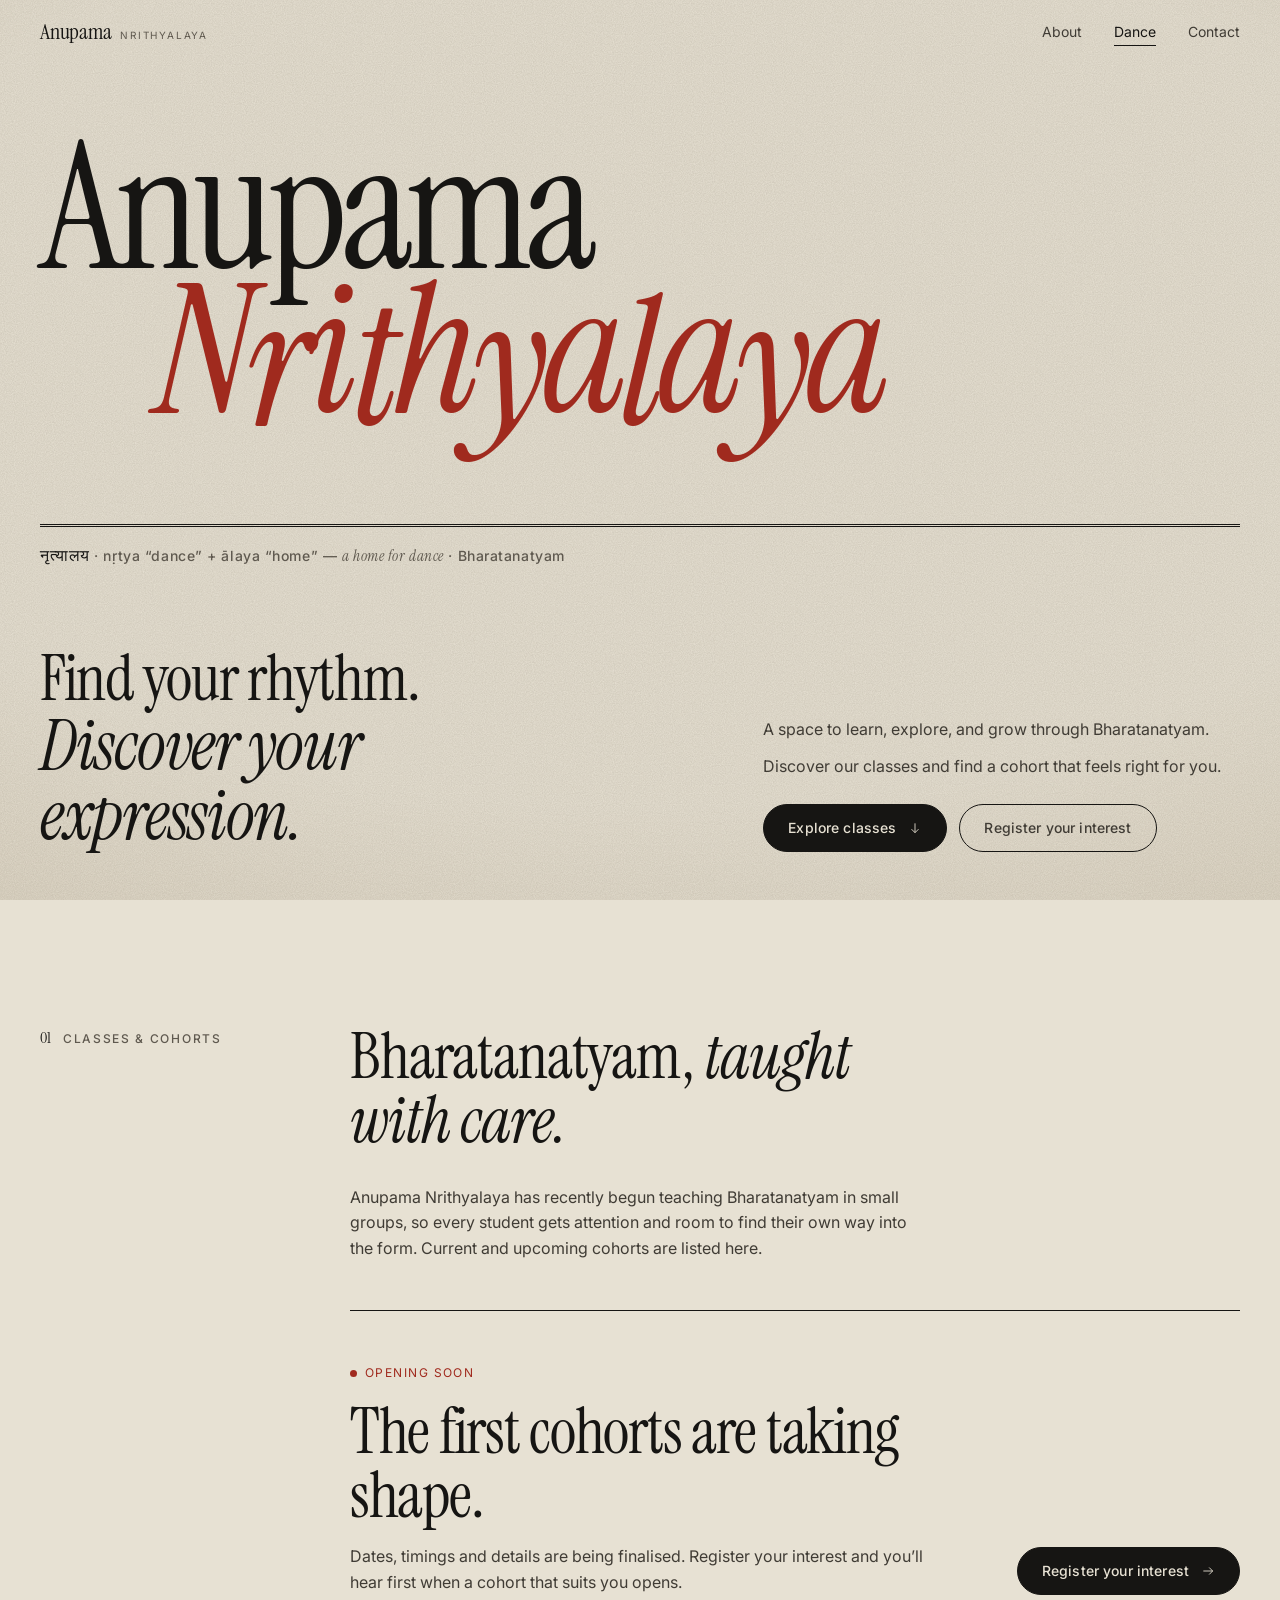
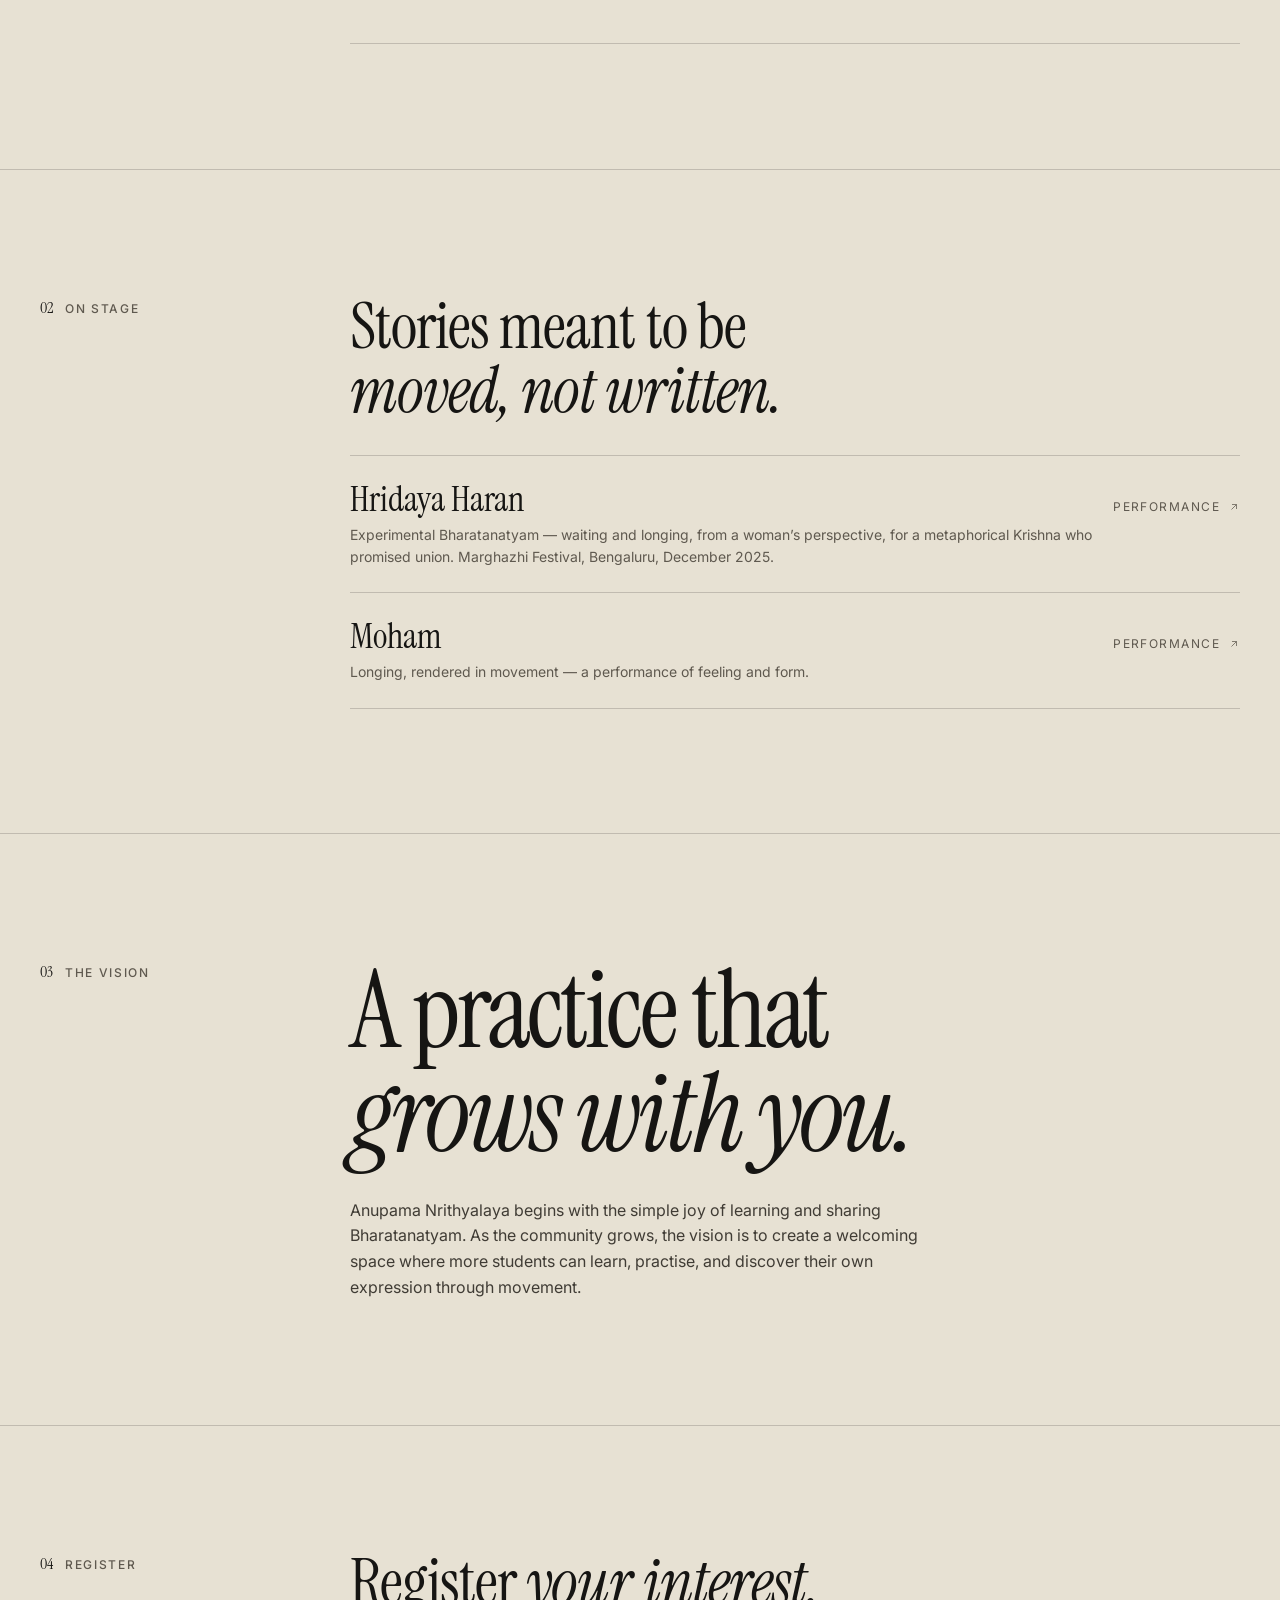
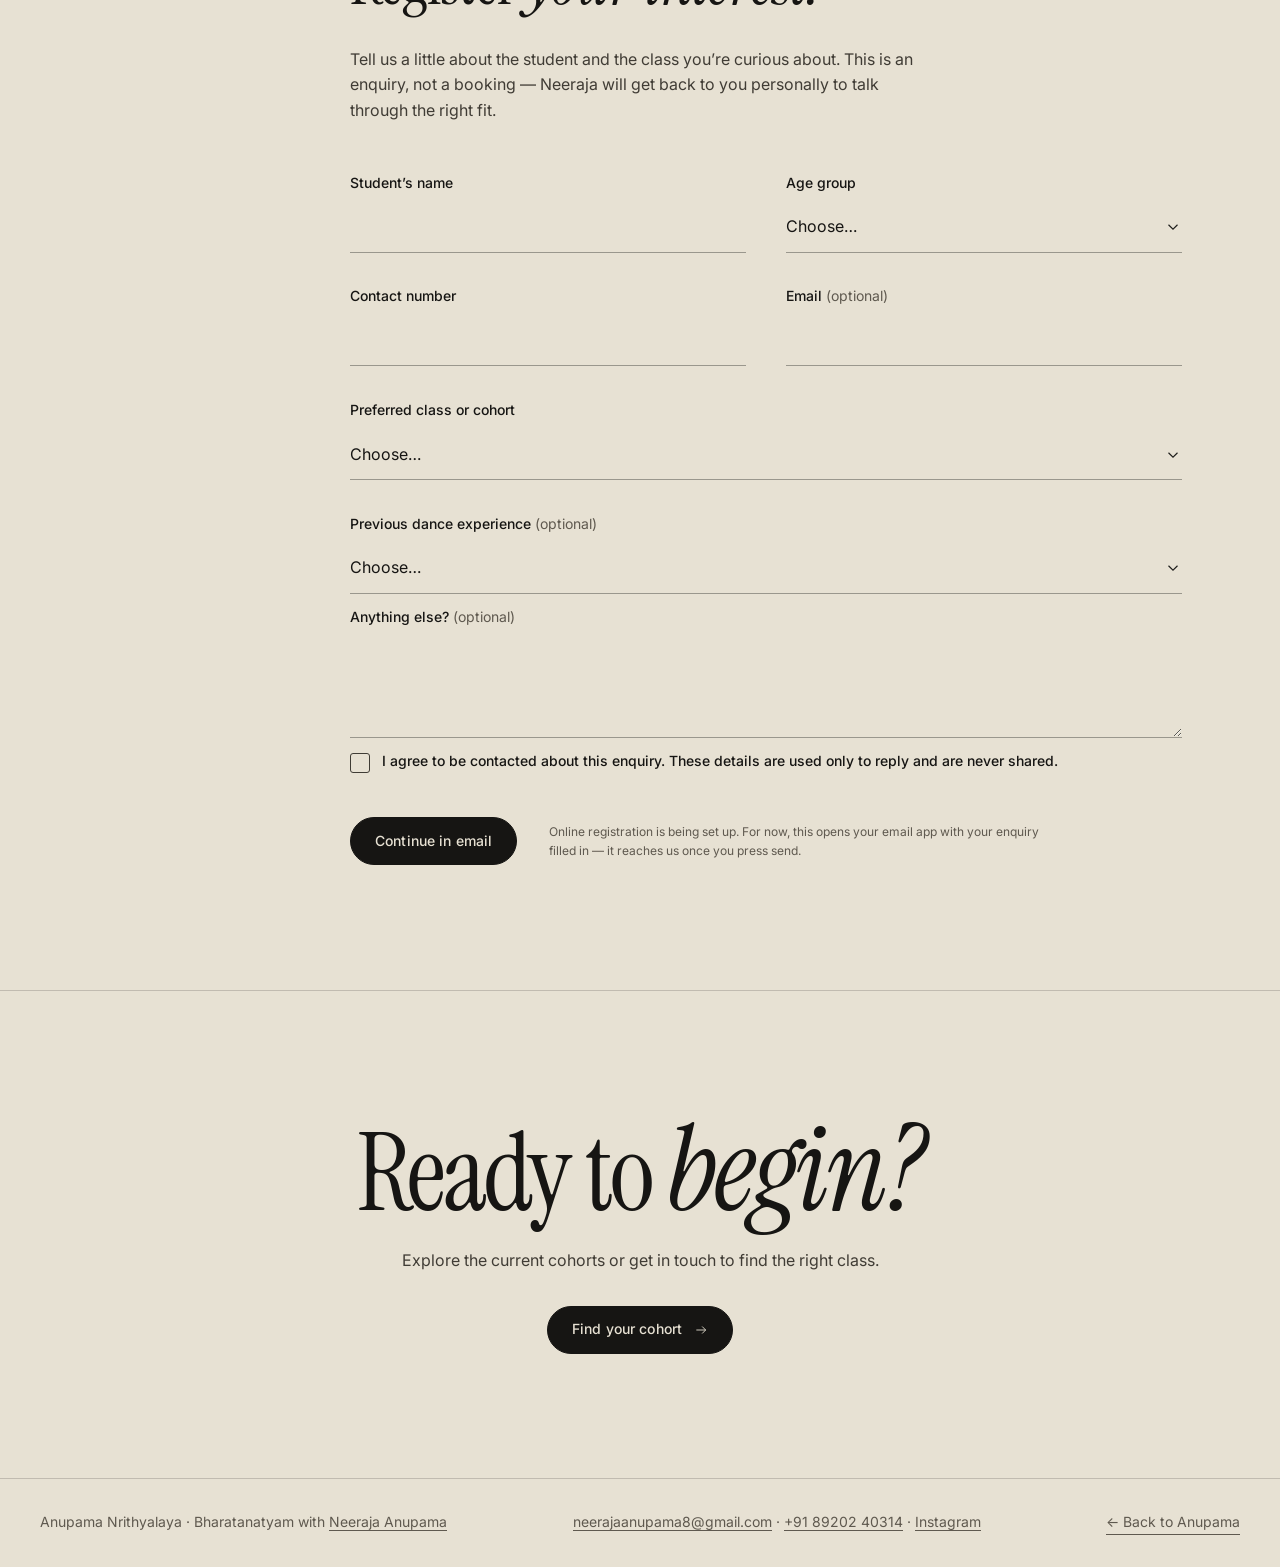
==== commit f1726af9: "Redesign as Anupama: editorial home + Anupama Nrithyalaya page - New homepage hero: "Anupama" as an " ====
--- a/dance/index.html
+++ b/dance/index.html
@@ -90,7 +90,7 @@
     </section>
 
     <!-- ============ ON STAGE ============ -->
-    <section class="section band band--indigo" id="stage" aria-labelledby="stage-title">
+    <section class="section" id="stage" aria-labelledby="stage-title">
       <div class="wrap grid">
         <p class="sec-label label"><span class="num">02</span> On stage</p>
         <div class="sec-body">
@@ -104,7 +104,7 @@
     </section>
 
     <!-- ============ VISION ============ -->
-    <section class="section band band--turmeric" id="vision" aria-labelledby="vision-title">
+    <section class="section" id="vision" aria-labelledby="vision-title">
       <div class="wrap grid">
         <p class="sec-label label"><span class="num">03</span> The vision</p>
         <div class="sec-body reveal">
@@ -223,7 +223,7 @@
     </section>
 
     <!-- ============ CLOSING ============ -->
-    <section class="section band band--vermilion closing" aria-labelledby="closing-title">
+    <section class="section closing" aria-labelledby="closing-title">
       <div class="wrap reveal">
         <h2 class="display" id="closing-title">Ready to <em>begin?</em></h2>
         <p>Explore the current cohorts or get in touch to find the right class.</p>
--- a/assets/css/style.css
+++ b/assets/css/style.css
@@ -13,15 +13,7 @@
   --ink-3:   #5F594F;
   --line:    rgba(22, 21, 19, .18);
   --line-2:  rgba(22, 21, 19, .36);
-  --accent:  #A02A1E;          /* vermilion — marks & states */
-
-  /* Flavours — a Bharatanatyam palette for colour bands & details */
-  --vermilion: #B3301E;        /* kumkum */
-  --turmeric:  #E0A42A;        /* haldi */
-  --peacock:   #1E5A55;        /* temple-silk green */
-  --indigo:    #25325A;
-  --light:     #F4EADB;        /* text on dark bands */
-  --grain: url("data:image/svg+xml,%3Csvg xmlns='http://www.w3.org/2000/svg' width='240' height='240'%3E%3Cfilter id='n'%3E%3CfeTurbulence type='fractalNoise' baseFrequency='.9' numOctaves='3' stitchTiles='stitch'/%3E%3CfeColorMatrix values='0 0 0 0 .09 0 0 0 0 .07 0 0 0 0 .04 0 0 0 .6 0'/%3E%3C/filter%3E%3Crect width='100%25' height='100%25' filter='url(%23n)' opacity='.28'/%3E%3C/svg%3E");
+  --accent:  #A02A1E;          /* vermilion — used sparingly for marks & states */
   --ok:      #3F5E45;
   --err:     #9B2F22;
 
@@ -76,7 +68,7 @@
   pointer-events: none;
   background:
     radial-gradient(ellipse 120% 90% at 50% 40%, transparent 55%, rgba(110, 84, 40, .14) 100%),
-    var(--grain);
+    url("data:image/svg+xml,%3Csvg xmlns='http://www.w3.org/2000/svg' width='240' height='240'%3E%3Cfilter id='n'%3E%3CfeTurbulence type='fractalNoise' baseFrequency='.9' numOctaves='3' stitchTiles='stitch'/%3E%3CfeColorMatrix values='0 0 0 0 .09 0 0 0 0 .07 0 0 0 0 .04 0 0 0 .6 0'/%3E%3C/filter%3E%3Crect width='100%25' height='100%25' filter='url(%23n)' opacity='.28'/%3E%3C/svg%3E");
 }
 img { display: block; max-width: 100%; height: auto; }
 a { color: inherit; text-decoration: none; }
@@ -563,42 +555,3 @@
 }
 
 @media (max-width: 420px) { .wordmark small { display: none; } }
-
-/* ============================================================
-   Colour bands — magazine-spread sections in the palette.
-   Each band re-points the tokens, so every component inside adapts.
-   ============================================================ */
-.band { background: var(--band) var(--grain); color: var(--ink); border-top: 0 !important; }
-.band + .section { border-top: 0; }
-.band--vermilion { --band: var(--vermilion); --paper: var(--vermilion); --ink: var(--light); --ink-2: rgba(244,234,219,.88); --ink-3: rgba(244,234,219,.72); --line: rgba(244,234,219,.28); --line-2: rgba(244,234,219,.5); --accent: var(--turmeric); }
-.band--peacock   { --band: var(--peacock);   --paper: var(--peacock);   --ink: var(--light); --ink-2: rgba(244,234,219,.88); --ink-3: rgba(244,234,219,.72); --line: rgba(244,234,219,.26); --line-2: rgba(244,234,219,.5); --accent: var(--turmeric); }
-.band--indigo    { --band: var(--indigo);    --paper: var(--indigo);    --ink: var(--light); --ink-2: rgba(244,234,219,.88); --ink-3: rgba(244,234,219,.72); --line: rgba(244,234,219,.24); --line-2: rgba(244,234,219,.5); --accent: var(--turmeric); }
-.band--turmeric  { --band: var(--turmeric);  --paper: var(--turmeric);  --ink: #1A140B; --ink-2: #33281A; --ink-3: #4A3B25; --line: rgba(26,20,11,.24); --line-2: rgba(26,20,11,.45); --accent: var(--vermilion); }
-.band .btn--solid:hover { background: var(--accent); border-color: var(--accent); color: var(--band); }
-.band--turmeric .btn--solid:hover { color: var(--light); }
-
-/* Section numbers get a dot of colour, cycling through the palette */
-.sec-label .num { display: inline-flex; align-items: center; gap: .5rem; }
-.sec-label .num::before { content: ""; width: .6rem; height: .6rem; border-radius: 50%; background: var(--dot, var(--accent)); }
-.section:nth-of-type(4n+1) { --dot: var(--vermilion); }
-.section:nth-of-type(4n+2) { --dot: var(--turmeric); }
-.section:nth-of-type(4n+3) { --dot: var(--peacock); }
-.section:nth-of-type(4n)   { --dot: var(--indigo); }
-.band .sec-label .num::before { background: var(--accent); }
-
-/* The name, shifted, picks up the palette letter by letter */
-.name.is-shifted .ch:nth-child(4n+1) .g { color: var(--ink); }
-.name.is-shifted .ch:nth-child(4n+2) .g { color: var(--vermilion); }
-.name.is-shifted .ch:nth-child(4n+3) .g { color: var(--peacock); }
-.name.is-shifted .ch:nth-child(4n)   .g { color: var(--turmeric); }
-.name .g { transition: transform 1100ms var(--ease), color var(--d-2) var(--ease); }
-
-/* "Nrithyalaya" letters in rhythm: alternate vermilion & ink on hover */
-.dance-title:hover .l2 .ch:nth-child(3n+2) { color: var(--peacock); }
-.dance-title:hover .l2 .ch:nth-child(3n)   { color: var(--turmeric); }
-
-/* Work kickers in colour */
-.cover:nth-child(4n+1) .k { color: var(--vermilion); }
-.cover:nth-child(4n+2) .k { color: var(--peacock); }
-.cover:nth-child(4n+3) .k { color: var(--indigo); }
-.cover:nth-child(4n)   .k { color: #9A6A0E; }
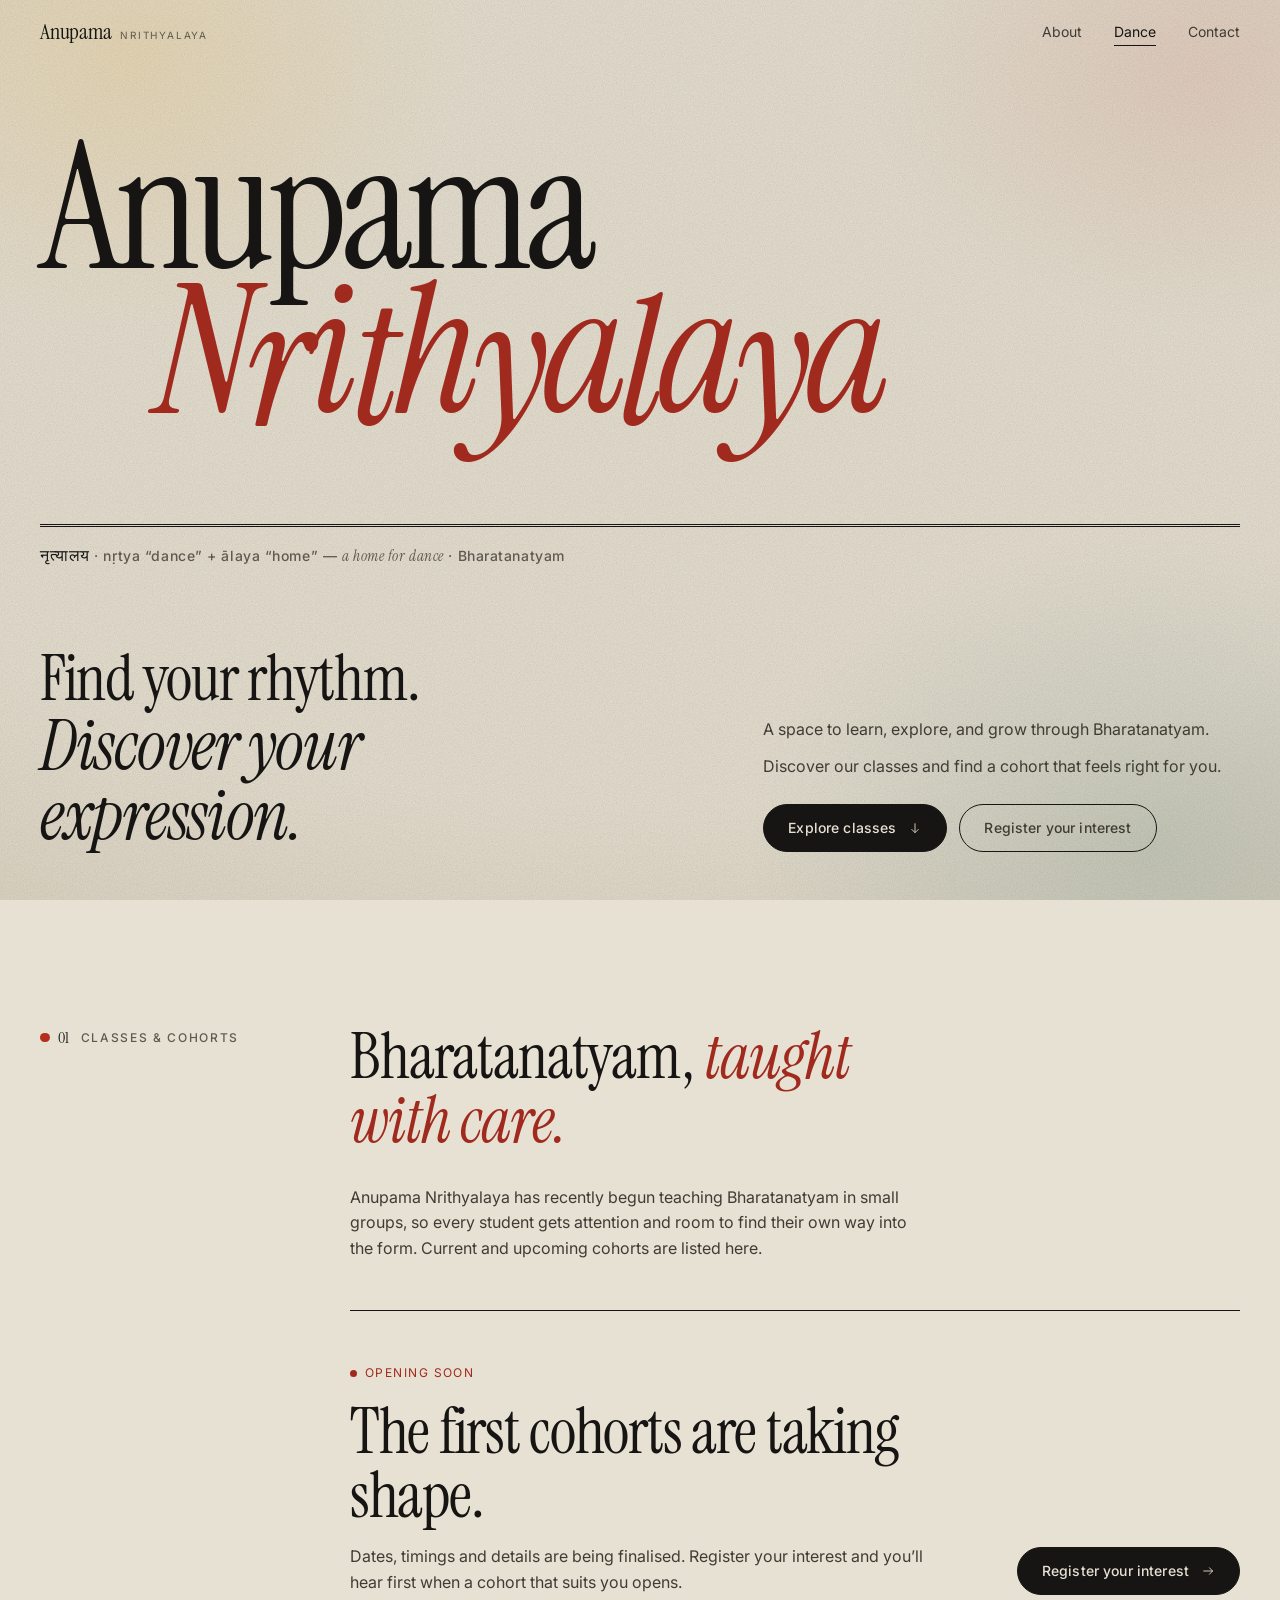
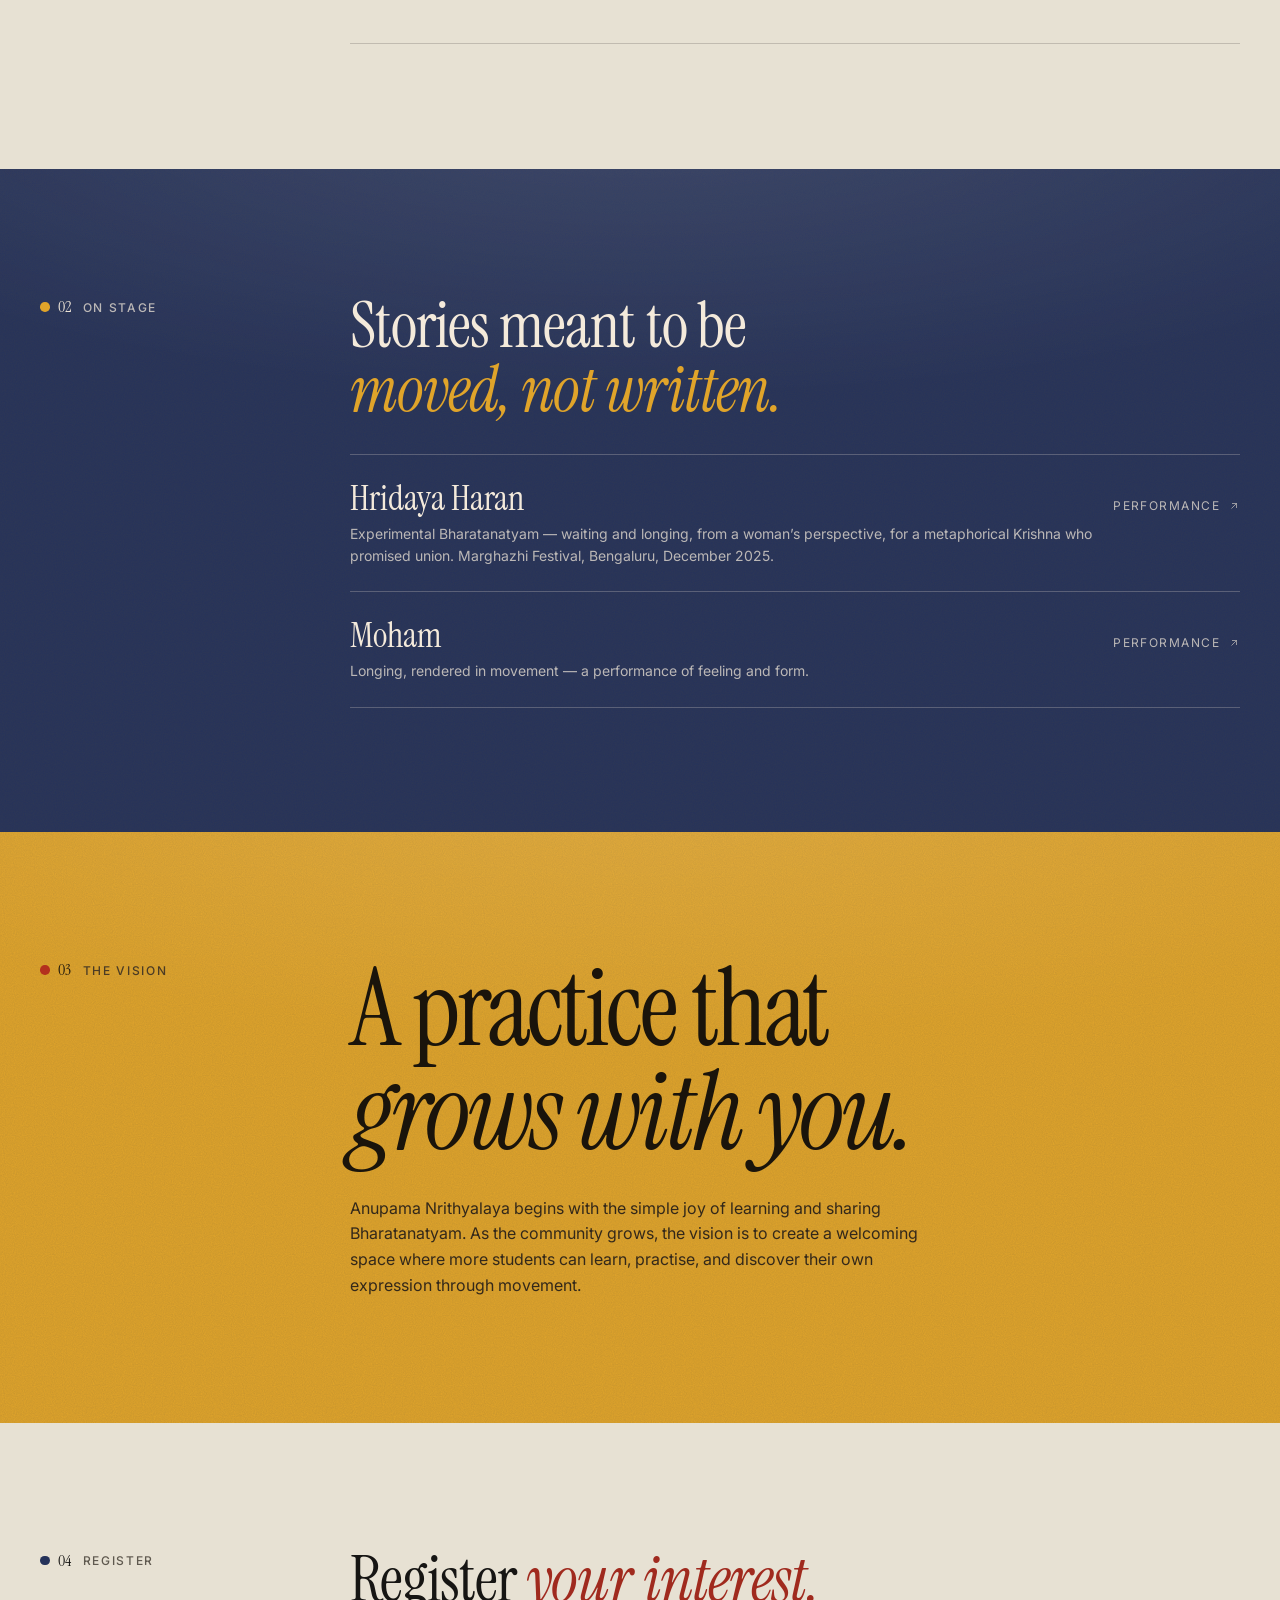
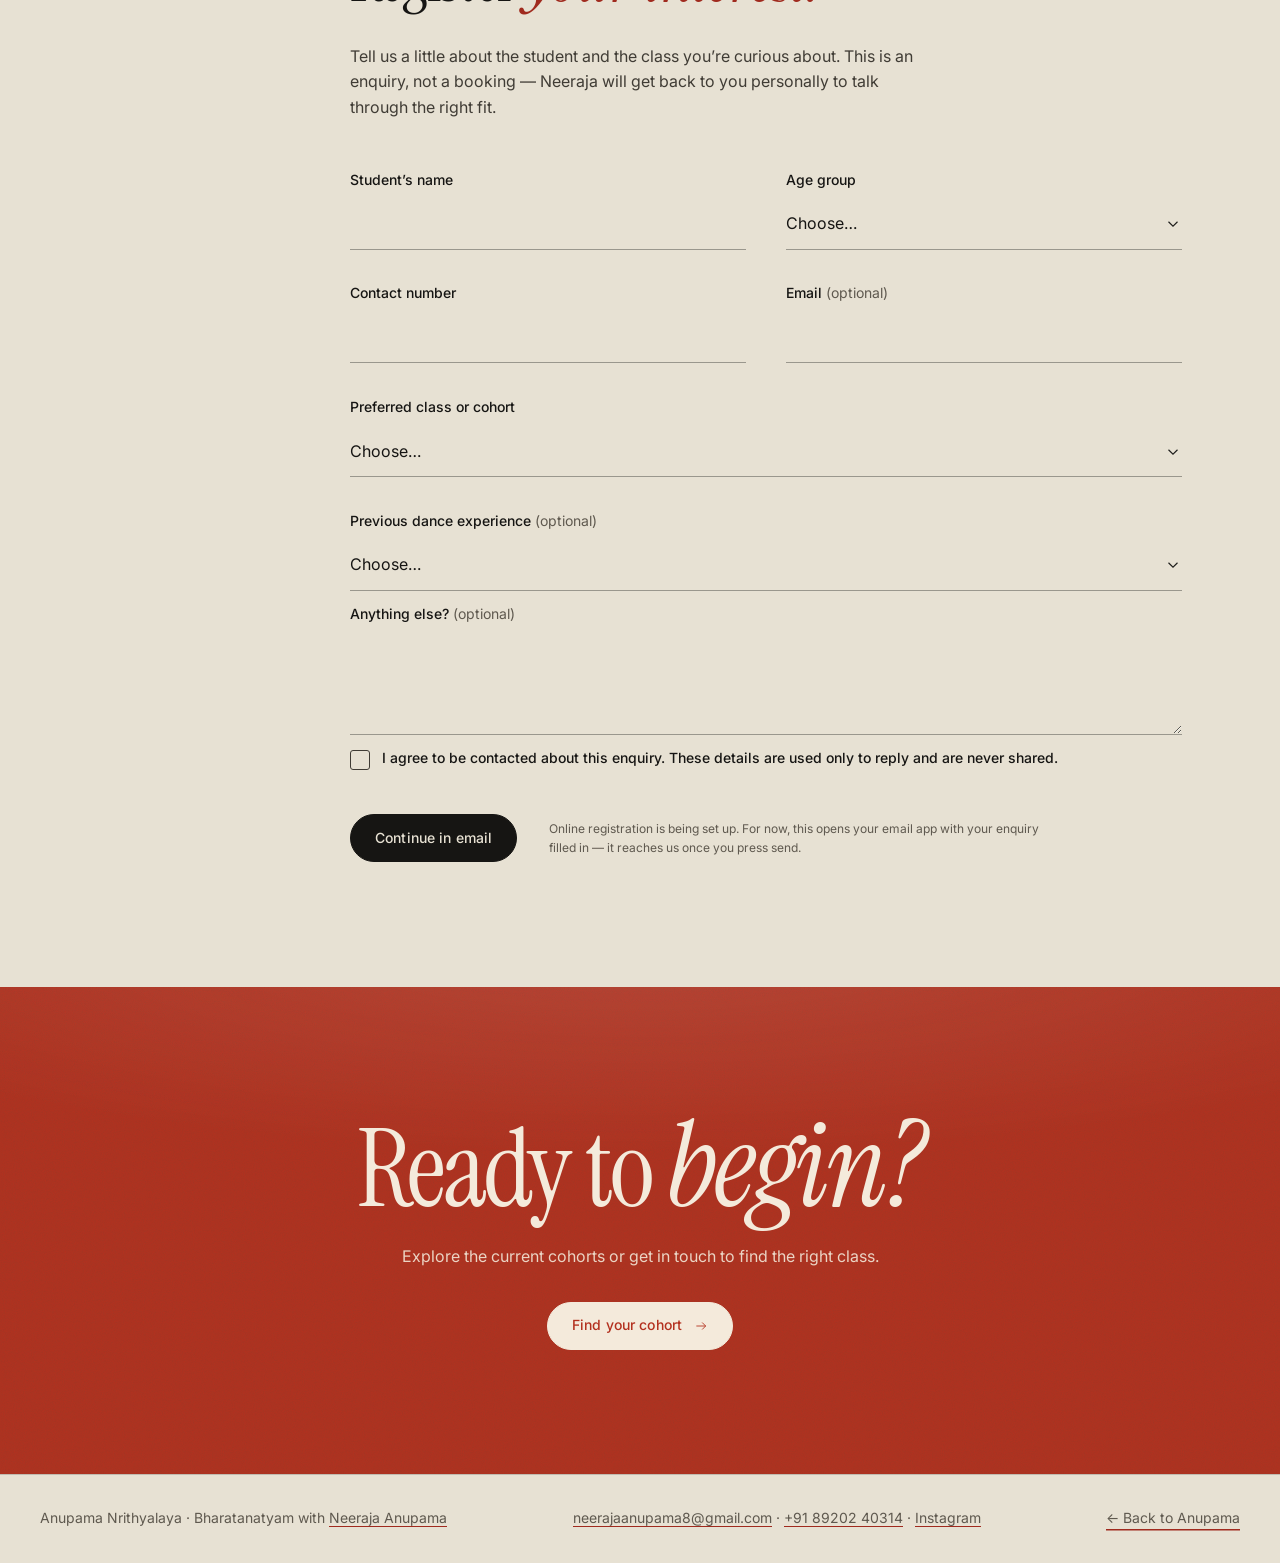
==== commit c17f0ebe: "Add secret /for-you/ birthday reveal + vibrancy pass - New immersive reveal at /for-you/: a daytime " ====
--- a/dance/index.html
+++ b/dance/index.html
@@ -7,10 +7,20 @@
   <meta name="description" content="Anupama Nrithyalaya — small Bharatanatyam classes taught by Neeraja Anupama in Bengaluru. Find your rhythm, discover your expression, and register your interest in a cohort." />
   <meta name="author" content="Neeraja Anupama" />
   <meta name="theme-color" content="#E7E1D3" />
+  <link rel="canonical" href="https://anupama.cc/dance/" />
   <meta property="og:title" content="Anupama Nrithyalaya" />
   <meta property="og:description" content="Find your rhythm. Discover your expression. A space to learn, explore, and grow through dance." />
   <meta property="og:type" content="website" />
   <meta property="og:site_name" content="Anupama" />
+  <meta property="og:url" content="https://anupama.cc/dance/" />
+  <meta property="og:image" content="https://anupama.cc/assets/img/og-dance.jpg" />
+  <meta property="og:image:width" content="1200" />
+  <meta property="og:image:height" content="630" />
+  <meta property="og:image:alt" content="Anupama Nrithyalaya — a home for Bharatanatyam" />
+  <meta name="twitter:card" content="summary_large_image" />
+  <meta name="twitter:title" content="Anupama Nrithyalaya" />
+  <meta name="twitter:description" content="Find your rhythm. Discover your expression. A space to learn, explore, and grow through dance." />
+  <meta name="twitter:image" content="https://anupama.cc/assets/img/og-dance.jpg" />
 
   <link rel="preconnect" href="https://fonts.googleapis.com">
   <link rel="preconnect" href="https://fonts.gstatic.com" crossorigin>
@@ -90,7 +100,7 @@
     </section>
 
     <!-- ============ ON STAGE ============ -->
-    <section class="section" id="stage" aria-labelledby="stage-title">
+    <section class="section band band--indigo" id="stage" aria-labelledby="stage-title">
       <div class="wrap grid">
         <p class="sec-label label"><span class="num">02</span> On stage</p>
         <div class="sec-body">
@@ -104,7 +114,7 @@
     </section>
 
     <!-- ============ VISION ============ -->
-    <section class="section" id="vision" aria-labelledby="vision-title">
+    <section class="section band band--turmeric" id="vision" aria-labelledby="vision-title">
       <div class="wrap grid">
         <p class="sec-label label"><span class="num">03</span> The vision</p>
         <div class="sec-body reveal">
@@ -223,7 +233,7 @@
     </section>
 
     <!-- ============ CLOSING ============ -->
-    <section class="section closing" aria-labelledby="closing-title">
+    <section class="section band band--vermilion closing" aria-labelledby="closing-title">
       <div class="wrap reveal">
         <h2 class="display" id="closing-title">Ready to <em>begin?</em></h2>
         <p>Explore the current cohorts or get in touch to find the right class.</p>
--- a/assets/css/style.css
+++ b/assets/css/style.css
@@ -13,7 +13,15 @@
   --ink-3:   #5F594F;
   --line:    rgba(22, 21, 19, .18);
   --line-2:  rgba(22, 21, 19, .36);
-  --accent:  #A02A1E;          /* vermilion — used sparingly for marks & states */
+  --accent:  #A02A1E;          /* vermilion — marks & states */
+
+  /* Flavours — a Bharatanatyam palette for colour bands & details */
+  --vermilion: #B3301E;        /* kumkum */
+  --turmeric:  #E0A42A;        /* haldi */
+  --peacock:   #1E5A55;        /* temple-silk green */
+  --indigo:    #25325A;
+  --light:     #F4EADB;        /* text on dark bands */
+  --grain: url("data:image/svg+xml,%3Csvg xmlns='http://www.w3.org/2000/svg' width='240' height='240'%3E%3Cfilter id='n'%3E%3CfeTurbulence type='fractalNoise' baseFrequency='.9' numOctaves='3' stitchTiles='stitch'/%3E%3CfeColorMatrix values='0 0 0 0 .09 0 0 0 0 .07 0 0 0 0 .04 0 0 0 .6 0'/%3E%3C/filter%3E%3Crect width='100%25' height='100%25' filter='url(%23n)' opacity='.28'/%3E%3C/svg%3E");
   --ok:      #3F5E45;
   --err:     #9B2F22;
 
@@ -67,8 +75,11 @@
   position: fixed; inset: 0; z-index: -1;
   pointer-events: none;
   background:
+    radial-gradient(38% 44% at 10% 6%,  rgba(224,164,42,.16), transparent 70%),
+    radial-gradient(44% 48% at 90% 94%, rgba(30,90,85,.14),  transparent 72%),
+    radial-gradient(38% 40% at 94% 8%,  rgba(179,48,30,.10),  transparent 70%),
     radial-gradient(ellipse 120% 90% at 50% 40%, transparent 55%, rgba(110, 84, 40, .14) 100%),
-    url("data:image/svg+xml,%3Csvg xmlns='http://www.w3.org/2000/svg' width='240' height='240'%3E%3Cfilter id='n'%3E%3CfeTurbulence type='fractalNoise' baseFrequency='.9' numOctaves='3' stitchTiles='stitch'/%3E%3CfeColorMatrix values='0 0 0 0 .09 0 0 0 0 .07 0 0 0 0 .04 0 0 0 .6 0'/%3E%3C/filter%3E%3Crect width='100%25' height='100%25' filter='url(%23n)' opacity='.28'/%3E%3C/svg%3E");
+    var(--grain);
 }
 img { display: block; max-width: 100%; height: auto; }
 a { color: inherit; text-decoration: none; }
@@ -384,6 +395,19 @@
 .sub-head { display: flex; justify-content: space-between; align-items: baseline; gap: var(--s-4); margin: var(--s-8) 0 var(--s-4); }
 .sub-head h3 { font-family: var(--serif); font-weight: 400; font-size: var(--t-lg); }
 .note { margin-top: var(--s-5); font-size: var(--t-sm); color: var(--ink-3); }
+
+/* ---------- Films — poster grid ---------- */
+.films { display: grid; grid-template-columns: repeat(3, minmax(0, 1fr)); gap: var(--s-6) var(--gutter); margin-top: var(--s-5); }
+.film { display: flex; flex-direction: column; }
+.film .frame { overflow: hidden; background: var(--paper-2); aspect-ratio: 16 / 9; }
+.film img { width: 100%; height: 100%; object-fit: cover; transition: transform 1.2s var(--ease); }
+.film:hover img { transform: scale(1.03); }
+.film .k { display: inline-flex; gap: var(--s-2); align-items: center; margin-top: var(--s-3); color: var(--ink-3); }
+.film .t { display: block; font-family: var(--serif); font-size: 1.25rem; line-height: 1.2; margin-top: var(--s-1); }
+.film .d { display: block; margin-top: var(--s-1); color: var(--ink-3); font-size: var(--t-sm); }
+.film:hover .arr { transform: translateX(4px); }
+@media (max-width: 860px) { .films { grid-template-columns: repeat(2, minmax(0, 1fr)); } }
+@media (max-width: 560px) { .films { grid-template-columns: 1fr; } }
 
 /* ---------- Lightbox ---------- */
 .lightbox { border: 0; padding: 0; max-width: none; max-height: none; width: 100%; height: 100%; background: transparent; }
@@ -555,3 +579,102 @@
 }
 
 @media (max-width: 420px) { .wordmark small { display: none; } }
+
+/* ============================================================
+   Colour bands — magazine-spread sections in the palette.
+   Each band re-points the tokens, so every component inside adapts.
+   ============================================================ */
+.band { background: var(--band) var(--grain); color: var(--ink); border-top: 0 !important; }
+.band + .section { border-top: 0; }
+.band--vermilion { --band: var(--vermilion); --paper: var(--vermilion); --ink: var(--light); --ink-2: rgba(244,234,219,.88); --ink-3: rgba(244,234,219,.72); --line: rgba(244,234,219,.28); --line-2: rgba(244,234,219,.5); --accent: var(--turmeric); }
+.band--peacock   { --band: var(--peacock);   --paper: var(--peacock);   --ink: var(--light); --ink-2: rgba(244,234,219,.88); --ink-3: rgba(244,234,219,.72); --line: rgba(244,234,219,.26); --line-2: rgba(244,234,219,.5); --accent: var(--turmeric); }
+.band--indigo    { --band: var(--indigo);    --paper: var(--indigo);    --ink: var(--light); --ink-2: rgba(244,234,219,.88); --ink-3: rgba(244,234,219,.72); --line: rgba(244,234,219,.24); --line-2: rgba(244,234,219,.5); --accent: var(--turmeric); }
+.band--turmeric  { --band: var(--turmeric);  --paper: var(--turmeric);  --ink: #1A140B; --ink-2: #33281A; --ink-3: #4A3B25; --line: rgba(26,20,11,.24); --line-2: rgba(26,20,11,.45); --accent: var(--vermilion); }
+.band .btn--solid:hover { background: var(--accent); border-color: var(--accent); color: var(--band); }
+.band--turmeric .btn--solid:hover { color: var(--light); }
+
+/* Section numbers get a dot of colour, cycling through the palette */
+.sec-label .num { display: inline-flex; align-items: center; gap: .5rem; }
+.sec-label .num::before { content: ""; width: .6rem; height: .6rem; border-radius: 50%; background: var(--dot, var(--accent)); }
+.section:nth-of-type(4n+1) { --dot: var(--vermilion); }
+.section:nth-of-type(4n+2) { --dot: var(--turmeric); }
+.section:nth-of-type(4n+3) { --dot: var(--peacock); }
+.section:nth-of-type(4n)   { --dot: var(--indigo); }
+.band .sec-label .num::before { background: var(--accent); }
+
+/* The name, shifted, picks up the palette letter by letter */
+.name.is-shifted .ch:nth-child(4n+1) .g { color: var(--ink); }
+.name.is-shifted .ch:nth-child(4n+2) .g { color: var(--vermilion); }
+.name.is-shifted .ch:nth-child(4n+3) .g { color: var(--peacock); }
+.name.is-shifted .ch:nth-child(4n)   .g { color: var(--turmeric); }
+.name .g { transition: transform 1100ms var(--ease), color var(--d-2) var(--ease); }
+
+/* "Nrithyalaya" letters in rhythm: alternate vermilion & ink on hover */
+.dance-title:hover .l2 .ch:nth-child(3n+2) { color: var(--peacock); }
+.dance-title:hover .l2 .ch:nth-child(3n)   { color: var(--turmeric); }
+
+/* Work kickers in colour */
+.cover:nth-child(4n+1) .k { color: var(--vermilion); }
+.cover:nth-child(4n+2) .k { color: var(--peacock); }
+.cover:nth-child(4n+3) .k { color: var(--indigo); }
+.cover:nth-child(4n)   .k { color: #9A6A0E; }
+
+/* ============================================================
+   Vibrancy pass — more life, warmth and colour
+   ============================================================ */
+
+/* Hero name: a jewel-tone sweep (kumkum → peacock → indigo) that
+   gently shifts. The letter-by-letter palette on interaction (.is-shifted)
+   is preserved by scoping the gradient to the resting state. */
+.hero .name:not(.is-shifted) {
+  background: linear-gradient(104deg, var(--vermilion) 0%, #c5492a 20%, var(--peacock) 58%, var(--indigo) 100%);
+  background-size: 220% 100%;
+  -webkit-background-clip: text; background-clip: text;
+  -webkit-text-fill-color: transparent; color: transparent;
+  animation: nameSheen 16s var(--ease) infinite alternate;
+}
+@keyframes nameSheen { from { background-position: 0% 50%; } to { background-position: 100% 50%; } }
+
+/* A soft warm aura so the hero no longer feels empty */
+.hero-stage { position: relative; isolation: isolate; }
+.hero-stage::before {
+  content: ""; position: absolute; inset: -8% -16%; z-index: -1; pointer-events: none;
+  background:
+    radial-gradient(42% 52% at 16% 42%, color-mix(in srgb, var(--turmeric) 30%, transparent), transparent 70%),
+    radial-gradient(46% 56% at 84% 62%, color-mix(in srgb, var(--peacock) 22%, transparent), transparent 72%);
+  filter: blur(16px); opacity: .7;
+}
+
+/* Section emphasis picks up colour */
+.sec-title em { color: var(--accent); }
+
+/* "What I do" caps get little palette dots */
+.caps { gap: var(--s-3) var(--s-4); }
+.caps li { display: inline-flex; align-items: center; gap: .5rem; }
+.caps li::before { content: ""; width: 6px; height: 6px; border-radius: 50%; background: var(--dot, var(--accent)); }
+
+/* Work covers + films: lift, shadow and an accent frame on hover */
+.cover .frame, .film .frame {
+  position: relative; border-radius: 10px;
+  box-shadow: 0 2px 10px rgba(22,21,19,.06);
+  transition: box-shadow var(--d-3) var(--ease), transform var(--d-3) var(--ease);
+}
+.cover:hover .frame, .film:hover .frame {
+  box-shadow: 0 16px 38px rgba(22,21,19,.17); transform: translateY(-4px);
+}
+.cover .frame::after, .film .frame::after {
+  content: ""; position: absolute; inset: 0; border: 1.5px solid transparent;
+  border-radius: 10px; pointer-events: none; transition: border-color var(--d-3) var(--ease);
+}
+.cover:hover .frame::after, .film:hover .frame::after { border-color: var(--accent); }
+
+/* Bands gain a little depth with a soft top light */
+.band { background: radial-gradient(130% 80% at 50% -12%, rgba(255,255,255,.10), transparent 58%), var(--band) var(--grain); }
+
+/* Links: warmer, accent underline */
+.link { background-image: linear-gradient(var(--accent), var(--accent)); background-size: 100% 1.5px; }
+.link:hover { color: var(--accent); }
+
+@media (prefers-reduced-motion: reduce) {
+  .hero .name:not(.is-shifted) { animation: none; }
+}
